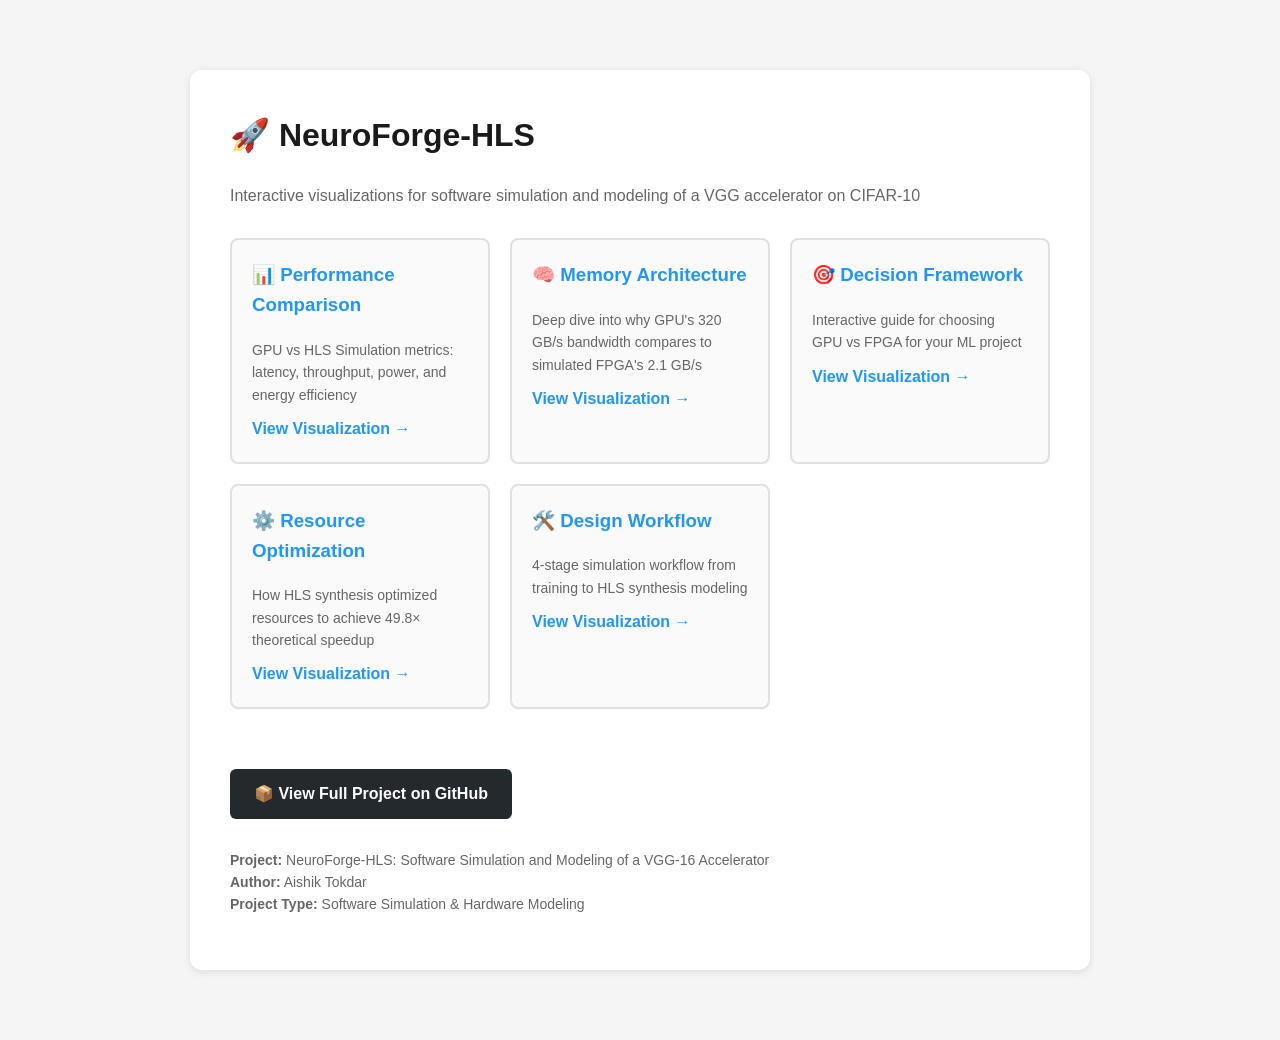
==== index.html @ 49bf2ef9 "Initial" ====
<!DOCTYPE html>
<html lang="en">
<head>
    <meta charset="UTF-8">
    <meta name="viewport" content="width=device-width, initial-scale=1.0">
    <title>NeuroForge-HLS - Visualizations</title>
    <style>
        body {
            font-family: -apple-system, BlinkMacSystemFont, 'Segoe UI', Roboto, sans-serif;
            max-width: 900px;
            margin: 50px auto;
            padding: 20px;
            line-height: 1.6;
            background: #f5f5f5;
        }
        .container {
            background: white;
            padding: 40px;
            border-radius: 12px;
            box-shadow: 0 2px 8px rgba(0,0,0,0.1);
        }
        h1 { color: #1a1a1a; margin-top: 0; }
        .subtitle { color: #666; margin-bottom: 30px; }
        .viz-grid {
            display: grid;
            grid-template-columns: repeat(auto-fit, minmax(250px, 1fr));
            gap: 20px;
            margin: 30px 0;
        }
        .viz-card {
            background: #fafafa;
            padding: 20px;
            border-radius: 8px;
            border: 2px solid #e0e0e0;
            transition: transform 0.2s, border-color 0.2s;
        }
        .viz-card:hover {
            transform: translateY(-2px);
            border-color: #2196F3;
        }
        .viz-card h3 {
            margin-top: 0;
            color: #2196F3;
        }
        .viz-card a {
            color: #2196F3;
            text-decoration: none;
            font-weight: 600;
        }
        .viz-card a:hover {
            text-decoration: underline;
        }
        .viz-description {
            color: #666;
            font-size: 14px;
            margin: 10px 0;
        }
        .github-link {
            display: inline-block;
            margin-top: 30px;
            padding: 12px 24px;
            background: #24292e;
            color: white;
            text-decoration: none;
            border-radius: 6px;
            font-weight: 600;
        }
        .github-link:hover {
            background: #0366d6;
        }
    </style>
</head>
<body>
    <div class="container">
        <h1>🚀 NeuroForge-HLS</h1>
        <p class="subtitle">Interactive visualizations for software simulation and modeling of a VGG accelerator on CIFAR-10</p>
        
        <div class="viz-grid">
            <div class="viz-card">
                <h3>📊 Performance Comparison</h3>
                <p class="viz-description">GPU vs HLS Simulation metrics: latency, throughput, power, and energy efficiency</p>
                <a href="visualizations/viz_performance_comparison.html">View Visualization →</a>
            </div>
            
            <div class="viz-card">
                <h3>🧠 Memory Architecture</h3>
                <p class="viz-description">Deep dive into why GPU's 320 GB/s bandwidth compares to simulated FPGA's 2.1 GB/s</p>
                <a href="visualizations/viz_memory_architecture.html">View Visualization →</a>
            </div>
            
            <div class="viz-card">
                <h3>🎯 Decision Framework</h3>
                <p class="viz-description">Interactive guide for choosing GPU vs FPGA for your ML project</p>
                <a href="visualizations/viz_decision_framework.html">View Visualization →</a>
            </div>
            
            <div class="viz-card">
                <h3>⚙️ Resource Optimization</h3>
                <p class="viz-description">How HLS synthesis optimized resources to achieve 49.8× theoretical speedup</p>
                <a href="visualizations/viz_resource_utilization.html">View Visualization →</a>
            </div>
            
            <div class="viz-card">
                <h3>🛠️ Design Workflow</h3>
                <p class="viz-description">4-stage simulation workflow from training to HLS synthesis modeling</p>
                <a href="visualizations/viz_design_workflow.html">View Visualization →</a>
            </div>
        </div>
        
        <a href="https://github.com/AishikTokdar/NeuroForge-HLS" class="github-link">
            📦 View Full Project on GitHub
        </a>
        
        <p style="margin-top: 30px; color: #666; font-size: 14px;">
            <strong>Project:</strong> NeuroForge-HLS: Software Simulation and Modeling of a VGG-16 Accelerator<br>
            <strong>Author:</strong> Aishik Tokdar<br>
            <strong>Project Type:</strong> Software Simulation & Hardware Modeling
        </p>
    </div>
</body>
</html>
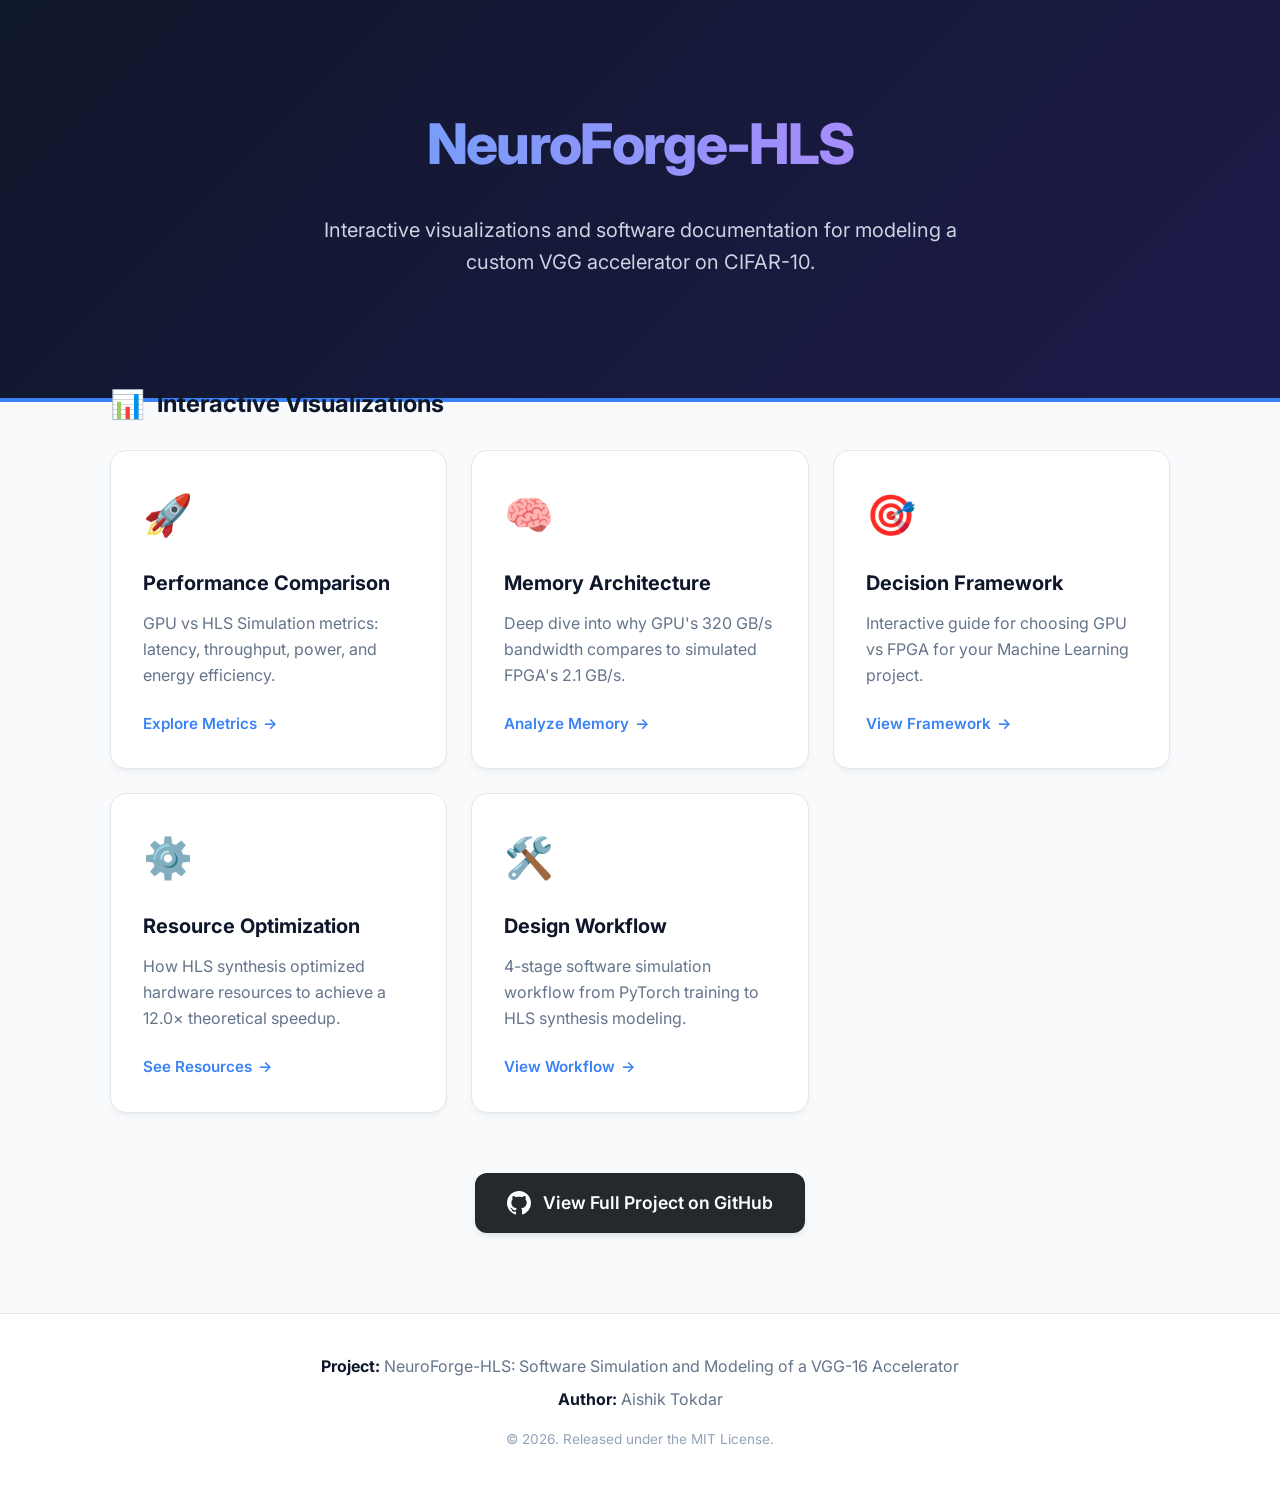
==== commit 5224ee5a: "ui(web): prototype modern responsive landing page with Inter typography and hero layout Overhaul ind" ====
--- a/index.html
+++ b/index.html
@@ -1,122 +1,318 @@
-
 <!DOCTYPE html>
 <html lang="en">
 <head>
     <meta charset="UTF-8">
     <meta name="viewport" content="width=device-width, initial-scale=1.0">
-    <title>NeuroForge-HLS - Visualizations</title>
+    <title>NeuroForge-HLS - Simulation & Modeling</title>
+    <link rel="preconnect" href="https://fonts.googleapis.com">
+    <link rel="preconnect" href="https://fonts.gstatic.com" crossorigin>
+    <link href="https://fonts.googleapis.com/css2?family=Inter:wght@400;500;600;700&display=swap" rel="stylesheet">
     <style>
+        :root {
+            --primary: #3b82f6;
+            --primary-hover: #2563eb;
+            --bg-body: #f8fafc;
+            --bg-card: #ffffff;
+            --text-main: #0f172a;
+            --text-muted: #64748b;
+            --border-color: #e2e8f0;
+            
+            /* Accents */
+            --accent-green: #10b981;
+            --accent-orange: #f59e0b;
+            --accent-purple: #8b5cf6;
+            --accent-rose: #f43f5e;
+            --accent-teal: #14b8a6;
+        }
+
+        * {
+            box-sizing: border-box;
+            margin: 0;
+            padding: 0;
+        }
+
         body {
-            font-family: -apple-system, BlinkMacSystemFont, 'Segoe UI', Roboto, sans-serif;
+            font-family: 'Inter', -apple-system, BlinkMacSystemFont, sans-serif;
+            background-color: var(--bg-body);
+            color: var(--text-main);
+            line-height: 1.6;
+            -webkit-font-smoothing: antialiased;
+        }
+
+        /* Hero Section */
+        .hero {
+            background: linear-gradient(135deg, #0f172a 0%, #1e1b4b 100%);
+            color: white;
+            padding: 100px 20px 120px;
+            text-align: center;
+            border-bottom: 4px solid var(--primary);
+        }
+
+        .hero-content {
             max-width: 900px;
-            margin: 50px auto;
-            padding: 20px;
-            line-height: 1.6;
-            background: #f5f5f5;
-        }
+            margin: 0 auto;
+        }
+
+        .hero h1 {
+            font-size: clamp(2.5rem, 5vw, 3.5rem);
+            font-weight: 800;
+            letter-spacing: -0.03em;
+            margin-bottom: 24px;
+            background: linear-gradient(to right, #60a5fa, #c084fc);
+            -webkit-background-clip: text;
+            -webkit-text-fill-color: transparent;
+        }
+
+        .hero p {
+            font-size: 1.25rem;
+            color: #cbd5e1;
+            font-weight: 400;
+            max-width: 700px;
+            margin: 0 auto;
+        }
+
+        /* Main Content */
         .container {
-            background: white;
-            padding: 40px;
+            max-width: 1100px;
+            margin: -60px auto 80px;
+            padding: 0 20px;
+            position: relative;
+            z-index: 10;
+        }
+
+        .section-header {
+            font-size: 1.5rem;
+            font-weight: 700;
+            margin: 40px 0 24px;
+            color: var(--text-main);
+            display: flex;
+            align-items: center;
+            gap: 12px;
+        }
+
+        .section-header span {
+            font-size: 1.75rem;
+        }
+
+        /* Grid */
+        .grid {
+            display: grid;
+            grid-template-columns: repeat(auto-fit, minmax(320px, 1fr));
+            gap: 24px;
+            margin-bottom: 40px;
+        }
+
+        /* Cards */
+        .card {
+            background: var(--bg-card);
+            border: 1px solid var(--border-color);
+            border-radius: 16px;
+            padding: 32px;
+            box-shadow: 0 4px 6px -1px rgba(0, 0, 0, 0.05), 0 2px 4px -2px rgba(0, 0, 0, 0.025);
+            transition: transform 0.3s ease, box-shadow 0.3s ease, border-color 0.3s ease;
+            display: flex;
+            flex-direction: column;
+            text-decoration: none;
+            color: inherit;
+            position: relative;
+            overflow: hidden;
+        }
+
+        .card:hover {
+            transform: translateY(-6px);
+            box-shadow: 0 20px 25px -5px rgba(0, 0, 0, 0.1), 0 8px 10px -6px rgba(0, 0, 0, 0.05);
+            border-color: var(--primary);
+        }
+
+        /* Visualization Cards */
+        .viz-card .card-icon {
+            font-size: 2.5rem;
+            margin-bottom: 20px;
+            display: inline-block;
+        }
+
+        .viz-card h3 {
+            font-size: 1.25rem;
+            font-weight: 700;
+            margin-bottom: 12px;
+        }
+
+        .viz-card p {
+            color: var(--text-muted);
+            font-size: 1rem;
+            flex-grow: 1;
+            margin-bottom: 24px;
+        }
+
+        .card-link {
+            color: var(--primary);
+            font-weight: 600;
+            font-size: 0.95rem;
+            display: inline-flex;
+            align-items: center;
+            gap: 6px;
+        }
+
+        .card:hover .card-link {
+            color: var(--primary-hover);
+        }
+
+        .card-link::after {
+            content: '→';
+            transition: transform 0.2s;
+        }
+
+        .card:hover .card-link::after {
+            transform: translateX(4px);
+        }
+
+        /* Tool Cards */
+        .tool-card {
+            border-left: 4px solid var(--primary);
+        }
+        .tool-python { border-left-color: var(--accent-green); }
+        .tool-gcc { border-left-color: var(--accent-orange); }
+        .tool-bambu { border-left-color: var(--accent-purple); }
+        .tool-yosys { border-left-color: var(--accent-rose); }
+        .tool-verilator { border-left-color: var(--accent-teal); }
+
+        .tool-header {
+            display: flex;
+            justify-content: space-between;
+            align-items: flex-start;
+            margin-bottom: 16px;
+        }
+
+        .tool-title {
+            font-size: 1.15rem;
+            font-weight: 700;
+        }
+
+        .badge {
+            background: #f1f5f9;
+            color: var(--text-muted);
+            padding: 4px 10px;
+            border-radius: 20px;
+            font-size: 0.75rem;
+            font-weight: 600;
+            letter-spacing: 0.05em;
+            text-transform: uppercase;
+        }
+
+        /* CTA Button */
+        .github-cta {
+            display: flex;
+            justify-content: center;
+            margin: 60px 0;
+        }
+
+        .btn-github {
+            background-color: #24292e;
+            color: white;
+            padding: 16px 32px;
             border-radius: 12px;
-            box-shadow: 0 2px 8px rgba(0,0,0,0.1);
-        }
-        h1 { color: #1a1a1a; margin-top: 0; }
-        .subtitle { color: #666; margin-bottom: 30px; }
-        .viz-grid {
-            display: grid;
-            grid-template-columns: repeat(auto-fit, minmax(250px, 1fr));
-            gap: 20px;
-            margin: 30px 0;
-        }
-        .viz-card {
-            background: #fafafa;
-            padding: 20px;
-            border-radius: 8px;
-            border: 2px solid #e0e0e0;
-            transition: transform 0.2s, border-color 0.2s;
-        }
-        .viz-card:hover {
-            transform: translateY(-2px);
-            border-color: #2196F3;
-        }
-        .viz-card h3 {
-            margin-top: 0;
-            color: #2196F3;
-        }
-        .viz-card a {
-            color: #2196F3;
             text-decoration: none;
             font-weight: 600;
-        }
-        .viz-card a:hover {
-            text-decoration: underline;
-        }
-        .viz-description {
-            color: #666;
-            font-size: 14px;
-            margin: 10px 0;
-        }
-        .github-link {
-            display: inline-block;
-            margin-top: 30px;
-            padding: 12px 24px;
-            background: #24292e;
-            color: white;
-            text-decoration: none;
-            border-radius: 6px;
-            font-weight: 600;
-        }
-        .github-link:hover {
-            background: #0366d6;
+            font-size: 1.1rem;
+            display: inline-flex;
+            align-items: center;
+            gap: 12px;
+            transition: background-color 0.2s, transform 0.2s;
+            box-shadow: 0 4px 6px -1px rgba(0, 0, 0, 0.1);
+        }
+
+        .btn-github:hover {
+            background-color: #000000;
+            transform: translateY(-2px);
+        }
+
+        /* Footer */
+        footer {
+            text-align: center;
+            padding: 40px 20px;
+            color: var(--text-muted);
+            border-top: 1px solid var(--border-color);
+            background: white;
+        }
+
+        footer p {
+            margin-bottom: 8px;
+        }
+
+        footer strong {
+            color: var(--text-main);
         }
     </style>
 </head>
 <body>
-    <div class="container">
-        <h1>🚀 NeuroForge-HLS</h1>
-        <p class="subtitle">Interactive visualizations for software simulation and modeling of a VGG accelerator on CIFAR-10</p>
+
+    <!-- Hero Section -->
+    <header class="hero">
+        <div class="hero-content">
+            <h1>NeuroForge-HLS</h1>
+            <p>Interactive visualizations and software documentation for modeling a custom VGG accelerator on CIFAR-10.</p>
+        </div>
+    </header>
+
+    <!-- Main Content -->
+    <main class="container">
         
-        <div class="viz-grid">
-            <div class="viz-card">
-                <h3>📊 Performance Comparison</h3>
-                <p class="viz-description">GPU vs HLS Simulation metrics: latency, throughput, power, and energy efficiency</p>
-                <a href="visualizations/viz_performance_comparison.html">View Visualization →</a>
-            </div>
-            
-            <div class="viz-card">
-                <h3>🧠 Memory Architecture</h3>
-                <p class="viz-description">Deep dive into why GPU's 320 GB/s bandwidth compares to simulated FPGA's 2.1 GB/s</p>
-                <a href="visualizations/viz_memory_architecture.html">View Visualization →</a>
-            </div>
-            
-            <div class="viz-card">
-                <h3>🎯 Decision Framework</h3>
-                <p class="viz-description">Interactive guide for choosing GPU vs FPGA for your ML project</p>
-                <a href="visualizations/viz_decision_framework.html">View Visualization →</a>
-            </div>
-            
-            <div class="viz-card">
-                <h3>⚙️ Resource Optimization</h3>
-                <p class="viz-description">How HLS synthesis optimized resources to achieve 49.8× theoretical speedup</p>
-                <a href="visualizations/viz_resource_utilization.html">View Visualization →</a>
-            </div>
-            
-            <div class="viz-card">
-                <h3>🛠️ Design Workflow</h3>
-                <p class="viz-description">4-stage simulation workflow from training to HLS synthesis modeling</p>
-                <a href="visualizations/viz_design_workflow.html">View Visualization →</a>
-            </div>
+        <!-- Visualizations Section -->
+        <h2 class="section-header"><span>📊</span> Interactive Visualizations</h2>
+        <div class="grid">
+            <a href="visualizations/viz_performance_comparison.html" class="card viz-card">
+                <div class="card-icon">🚀</div>
+                <h3>Performance Comparison</h3>
+                <p>GPU vs HLS Simulation metrics: latency, throughput, power, and energy efficiency.</p>
+                <span class="card-link">Explore Metrics</span>
+            </a>
+
+            <a href="visualizations/viz_memory_architecture.html" class="card viz-card">
+                <div class="card-icon">🧠</div>
+                <h3>Memory Architecture</h3>
+                <p>Deep dive into why GPU's 320 GB/s bandwidth compares to simulated FPGA's 2.1 GB/s.</p>
+                <span class="card-link">Analyze Memory</span>
+            </a>
+
+            <a href="visualizations/viz_decision_framework.html" class="card viz-card">
+                <div class="card-icon">🎯</div>
+                <h3>Decision Framework</h3>
+                <p>Interactive guide for choosing GPU vs FPGA for your Machine Learning project.</p>
+                <span class="card-link">View Framework</span>
+            </a>
+
+            <a href="visualizations/viz_resource_utilization.html" class="card viz-card">
+                <div class="card-icon">⚙️</div>
+                <h3>Resource Optimization</h3>
+                <p>How HLS synthesis optimized hardware resources to achieve a 12.0× theoretical speedup.</p>
+                <span class="card-link">See Resources</span>
+            </a>
+
+            <a href="visualizations/viz_design_workflow.html" class="card viz-card">
+                <div class="card-icon">🛠️</div>
+                <h3>Design Workflow</h3>
+                <p>4-stage software simulation workflow from PyTorch training to HLS synthesis modeling.</p>
+                <span class="card-link">View Workflow</span>
+            </a>
         </div>
-        
-        <a href="https://github.com/AishikTokdar/NeuroForge-HLS" class="github-link">
-            📦 View Full Project on GitHub
-        </a>
-        
-        <p style="margin-top: 30px; color: #666; font-size: 14px;">
-            <strong>Project:</strong> NeuroForge-HLS: Software Simulation and Modeling of a VGG-16 Accelerator<br>
-            <strong>Author:</strong> Aishik Tokdar<br>
-            <strong>Project Type:</strong> Software Simulation & Hardware Modeling
-        </p>
-    </div>
+
+        <div class="github-cta">
+            <a href="https://github.com/AishikTokdar/NeuroForge-HLS" class="btn-github">
+                <svg height="24" width="24" viewBox="0 0 16 16" fill="currentColor">
+                    <path d="M8 0C3.58 0 0 3.58 0 8c0 3.54 2.29 6.53 5.47 7.59.4.07.55-.17.55-.38 0-.19-.01-.82-.01-1.49-2.01.37-2.53-.49-2.69-.94-.09-.23-.48-.94-.82-1.13-.28-.15-.68-.52-.01-.53.63-.01 1.08.58 1.23.82.72 1.21 1.87.87 2.33.66.07-.52.28-.87.51-1.07-1.78-.2-3.64-.89-3.64-3.95 0-.87.31-1.59.82-2.15-.08-.2-.36-1.02.08-2.12 0 0 .67-.21 2.2.82.64-.18 1.32-.27 2-.27.68 0 1.36.09 2 .27 1.53-1.04 2.2-.82 2.2-.82.44 1.1.16 1.92.08 2.12.51.56.82 1.27.82 2.15 0 3.07-1.87 3.75-3.65 3.95.29.25.54.73.54 1.48 0 1.07-.01 1.93-.01 2.2 0 .21.15.46.55.38A8.013 8.013 0 0016 8c0-4.42-3.58-8-8-8z"></path>
+                </svg>
+                View Full Project on GitHub
+            </a>
+        </div>
+
+    </main>
+
+    <!-- Footer -->
+    <footer>
+        <p><strong>Project:</strong> NeuroForge-HLS: Software Simulation and Modeling of a VGG-16 Accelerator</p>
+        <p><strong>Author:</strong> Aishik Tokdar</p>
+        <p style="margin-top: 16px; font-size: 0.85rem; color: #94a3b8;">&copy; 2026. Released under the MIT License.</p>
+    </footer>
+
 </body>
 </html>
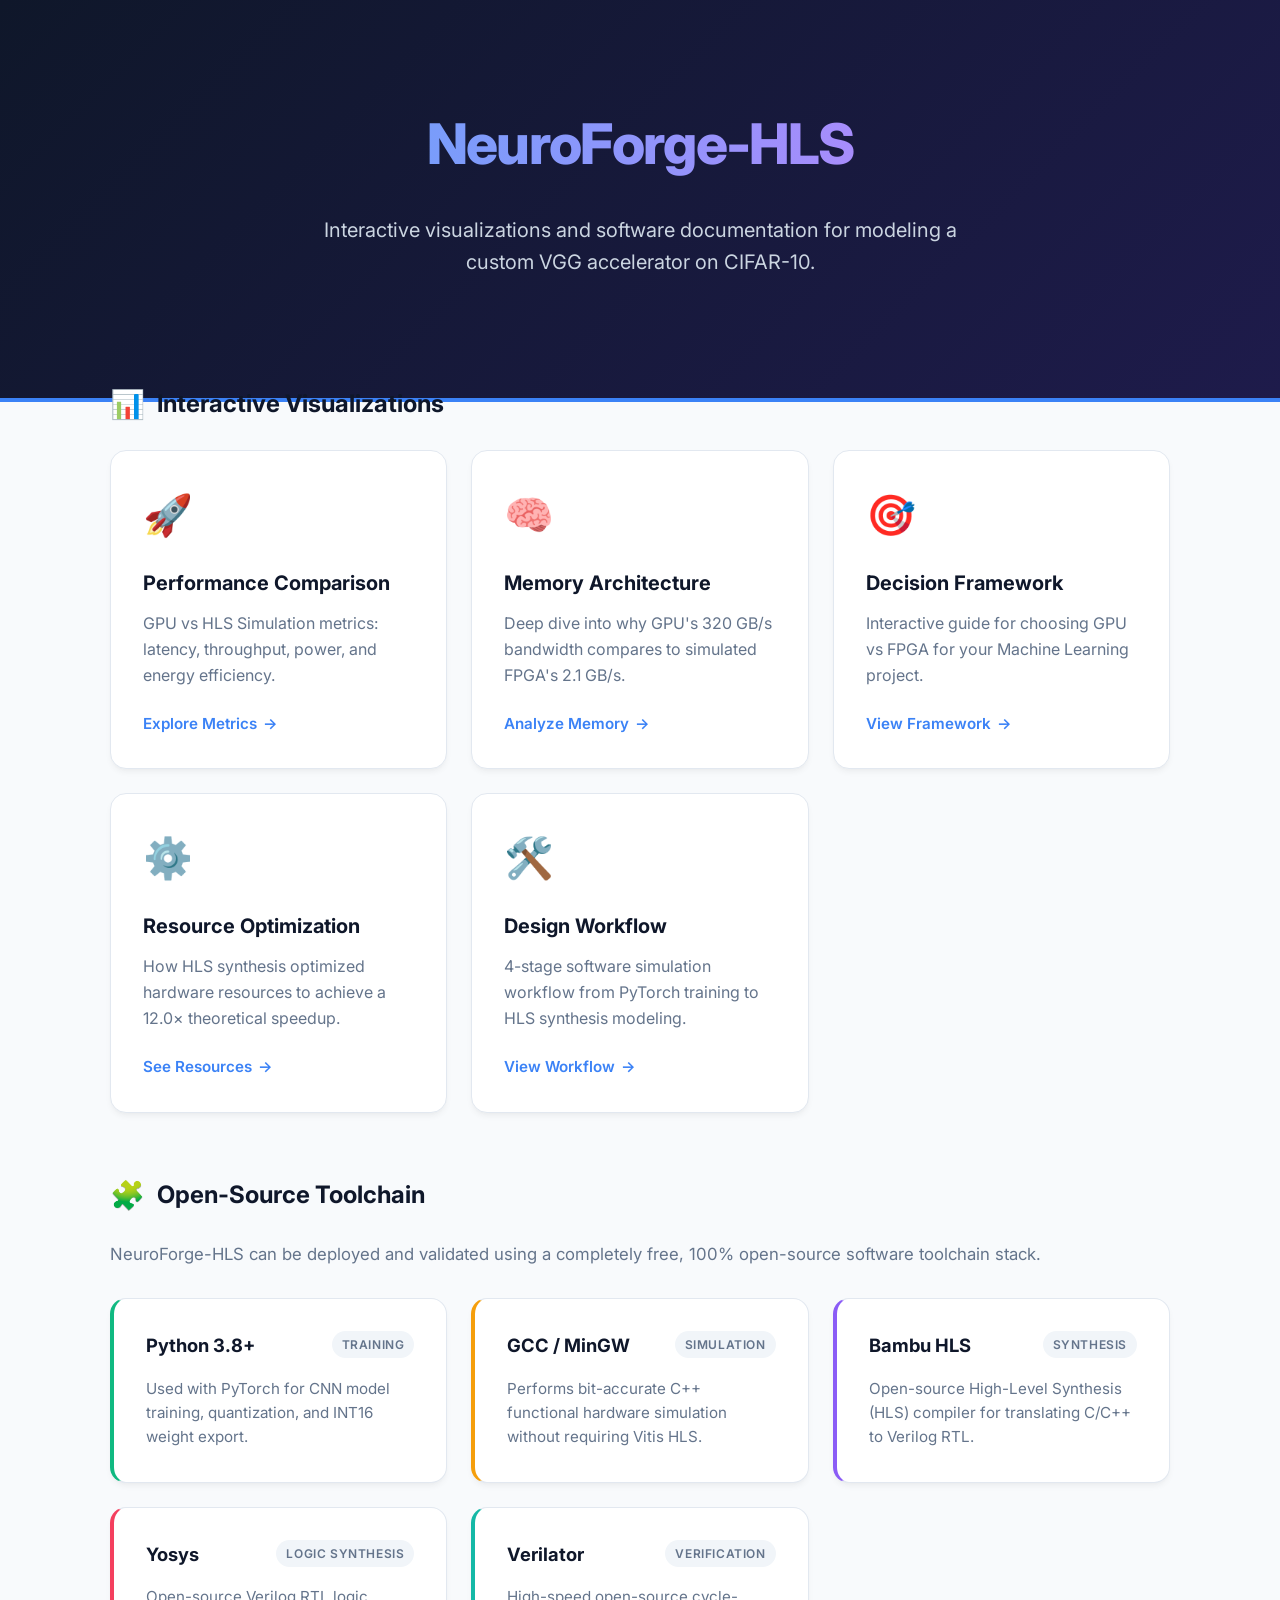
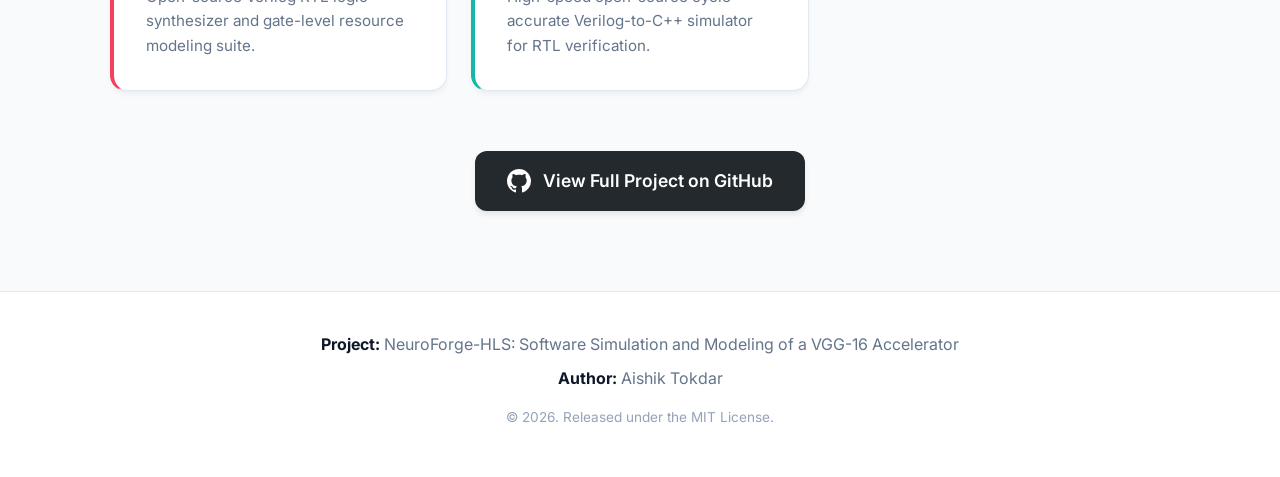
==== commit 3a1038f0: "ui(web): expand index dashboard with open-source software toolchain cards Integrate Open-Source Tool" ====
--- a/index.html
+++ b/index.html
@@ -296,6 +296,54 @@
             </a>
         </div>
 
+        <!-- Open Source Tools Section -->
+        <h2 class="section-header" style="margin-top: 60px;"><span>🧩</span> Open-Source Toolchain</h2>
+        <p style="color: var(--text-muted); margin-bottom: 30px; font-size: 1.05rem;">
+            NeuroForge-HLS can be deployed and validated using a completely free, 100% open-source software toolchain stack.
+        </p>
+
+        <div class="grid">
+            <div class="card tool-card tool-python">
+                <div class="tool-header">
+                    <h3 class="tool-title">Python 3.8+</h3>
+                    <span class="badge">Training</span>
+                </div>
+                <p style="color: var(--text-muted); font-size: 0.95rem;">Used with PyTorch for CNN model training, quantization, and INT16 weight export.</p>
+            </div>
+
+            <div class="card tool-card tool-gcc">
+                <div class="tool-header">
+                    <h3 class="tool-title">GCC / MinGW</h3>
+                    <span class="badge">Simulation</span>
+                </div>
+                <p style="color: var(--text-muted); font-size: 0.95rem;">Performs bit-accurate C++ functional hardware simulation without requiring Vitis HLS.</p>
+            </div>
+
+            <div class="card tool-card tool-bambu">
+                <div class="tool-header">
+                    <h3 class="tool-title">Bambu HLS</h3>
+                    <span class="badge">Synthesis</span>
+                </div>
+                <p style="color: var(--text-muted); font-size: 0.95rem;">Open-source High-Level Synthesis (HLS) compiler for translating C/C++ to Verilog RTL.</p>
+            </div>
+
+            <div class="card tool-card tool-yosys">
+                <div class="tool-header">
+                    <h3 class="tool-title">Yosys</h3>
+                    <span class="badge">Logic Synthesis</span>
+                </div>
+                <p style="color: var(--text-muted); font-size: 0.95rem;">Open-source Verilog RTL logic synthesizer and gate-level resource modeling suite.</p>
+            </div>
+
+            <div class="card tool-card tool-verilator">
+                <div class="tool-header">
+                    <h3 class="tool-title">Verilator</h3>
+                    <span class="badge">Verification</span>
+                </div>
+                <p style="color: var(--text-muted); font-size: 0.95rem;">High-speed open-source cycle-accurate Verilog-to-C++ simulator for RTL verification.</p>
+            </div>
+        </div>
+
         <div class="github-cta">
             <a href="https://github.com/AishikTokdar/NeuroForge-HLS" class="btn-github">
                 <svg height="24" width="24" viewBox="0 0 16 16" fill="currentColor">
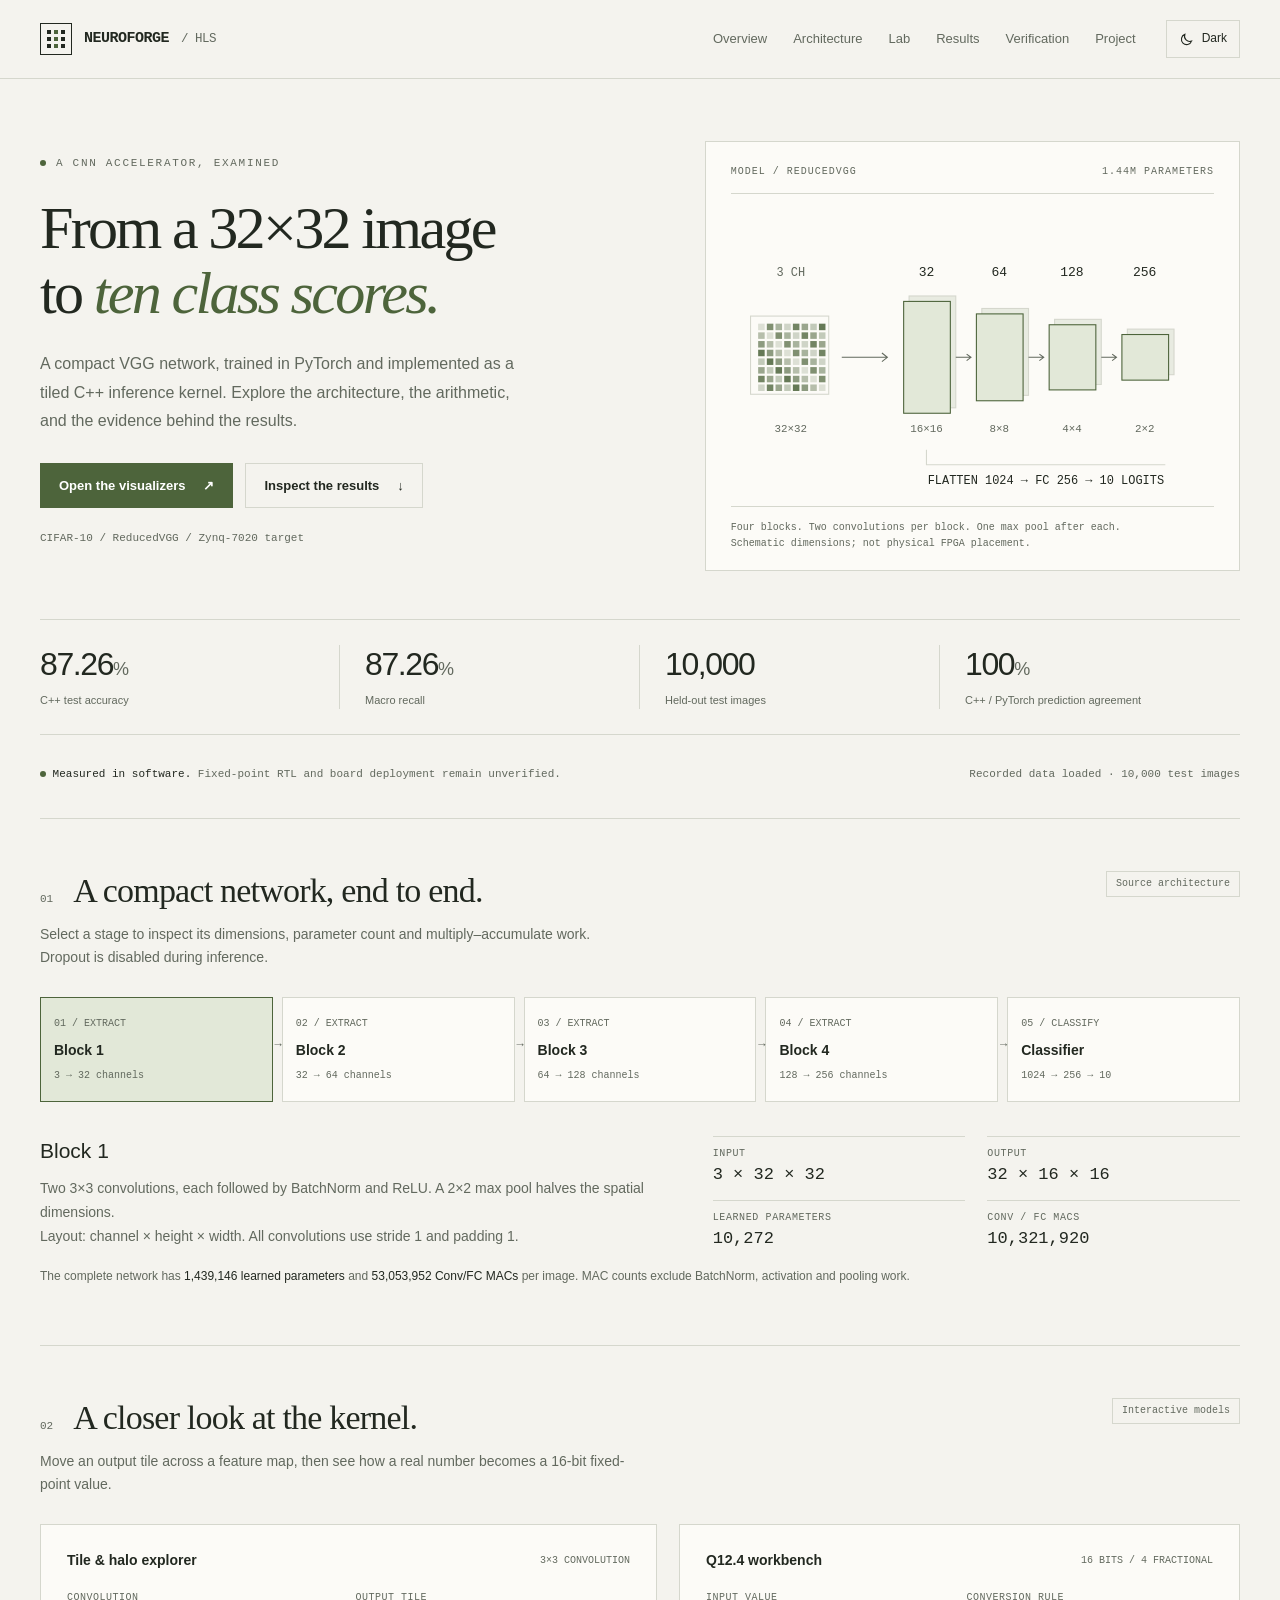
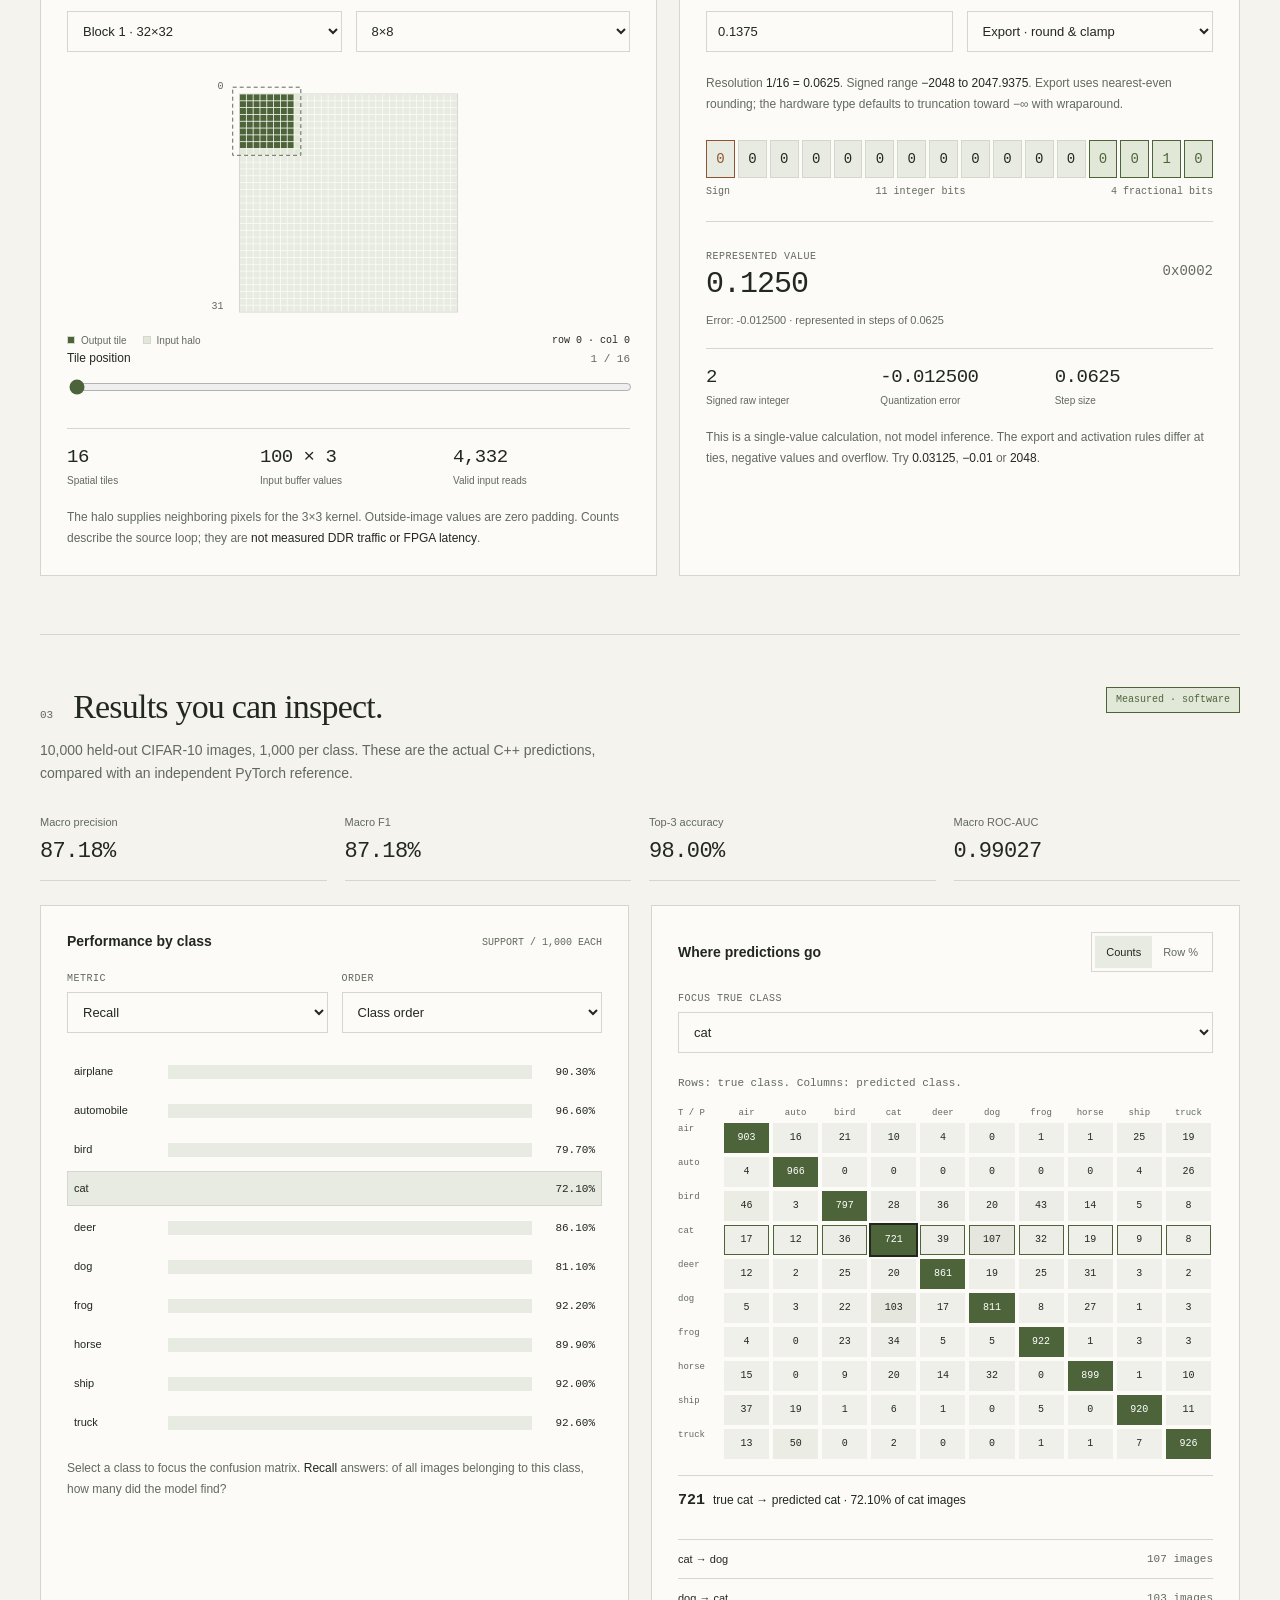
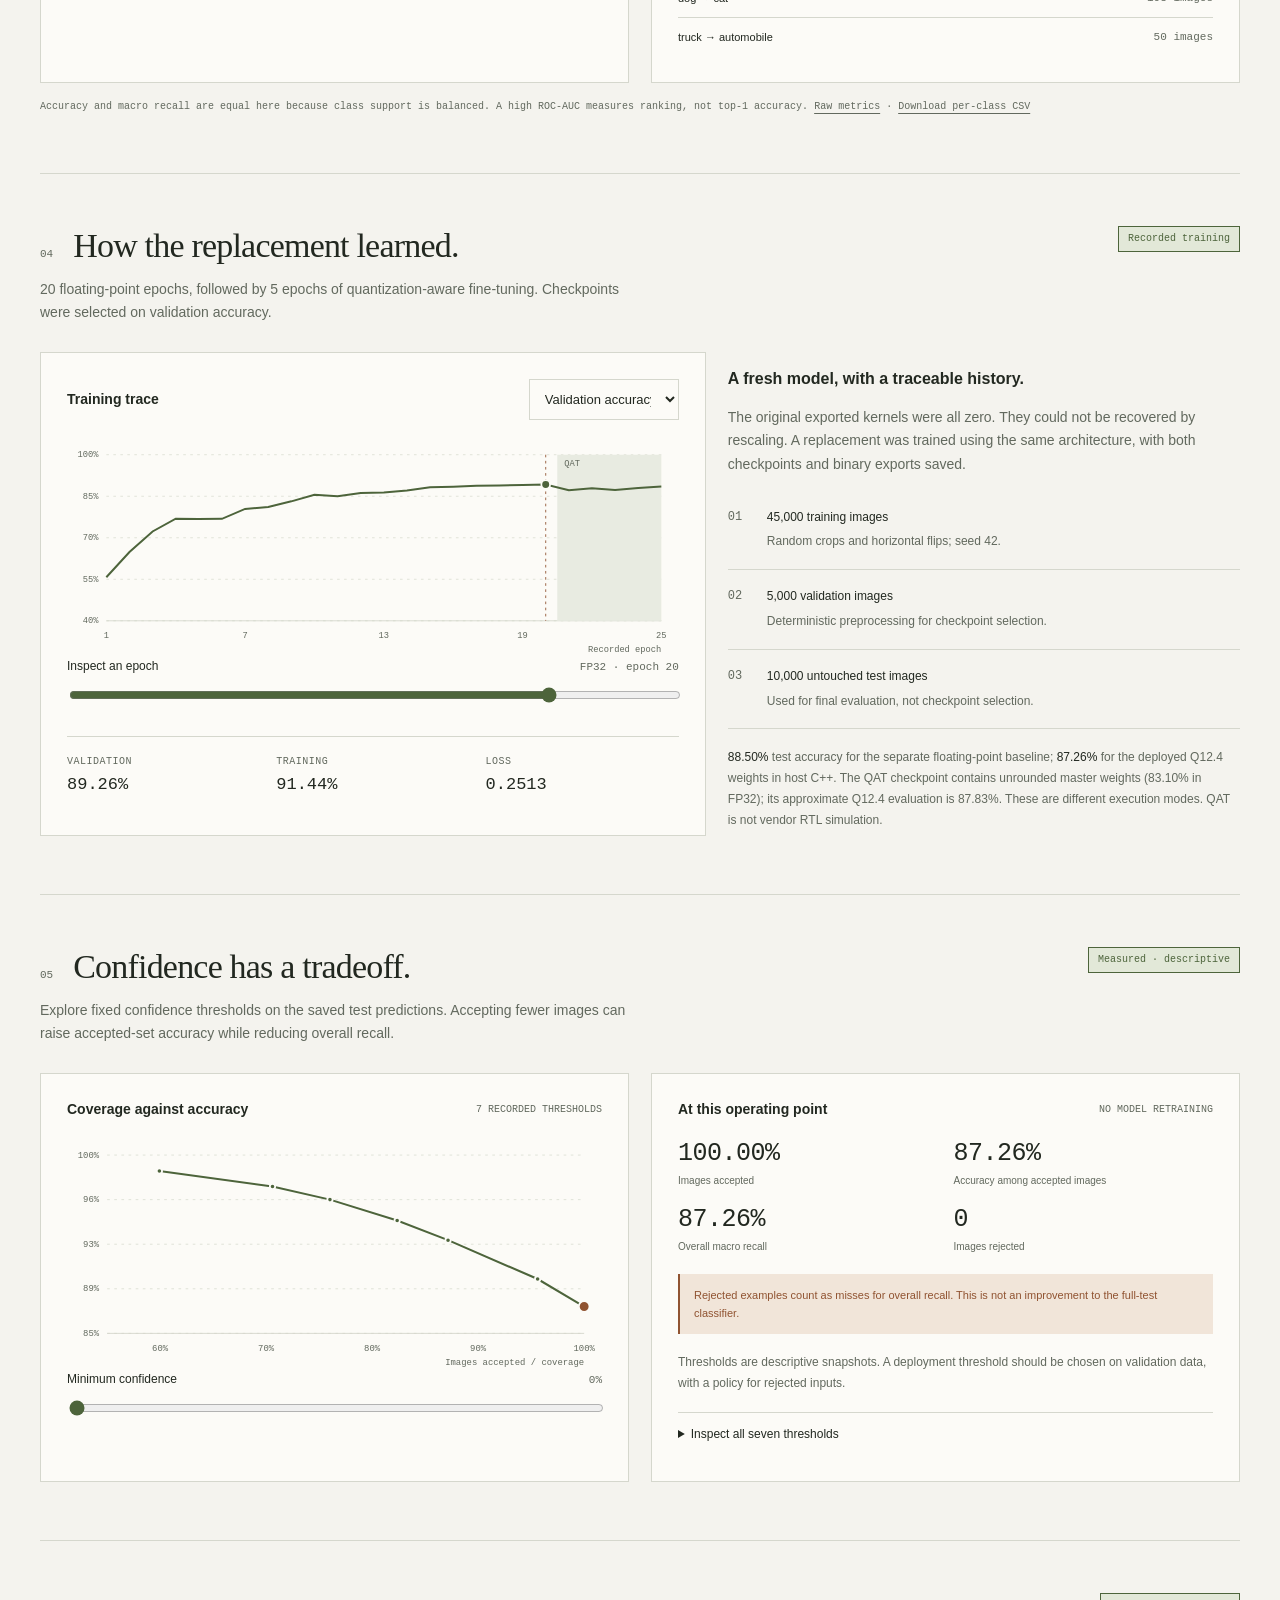
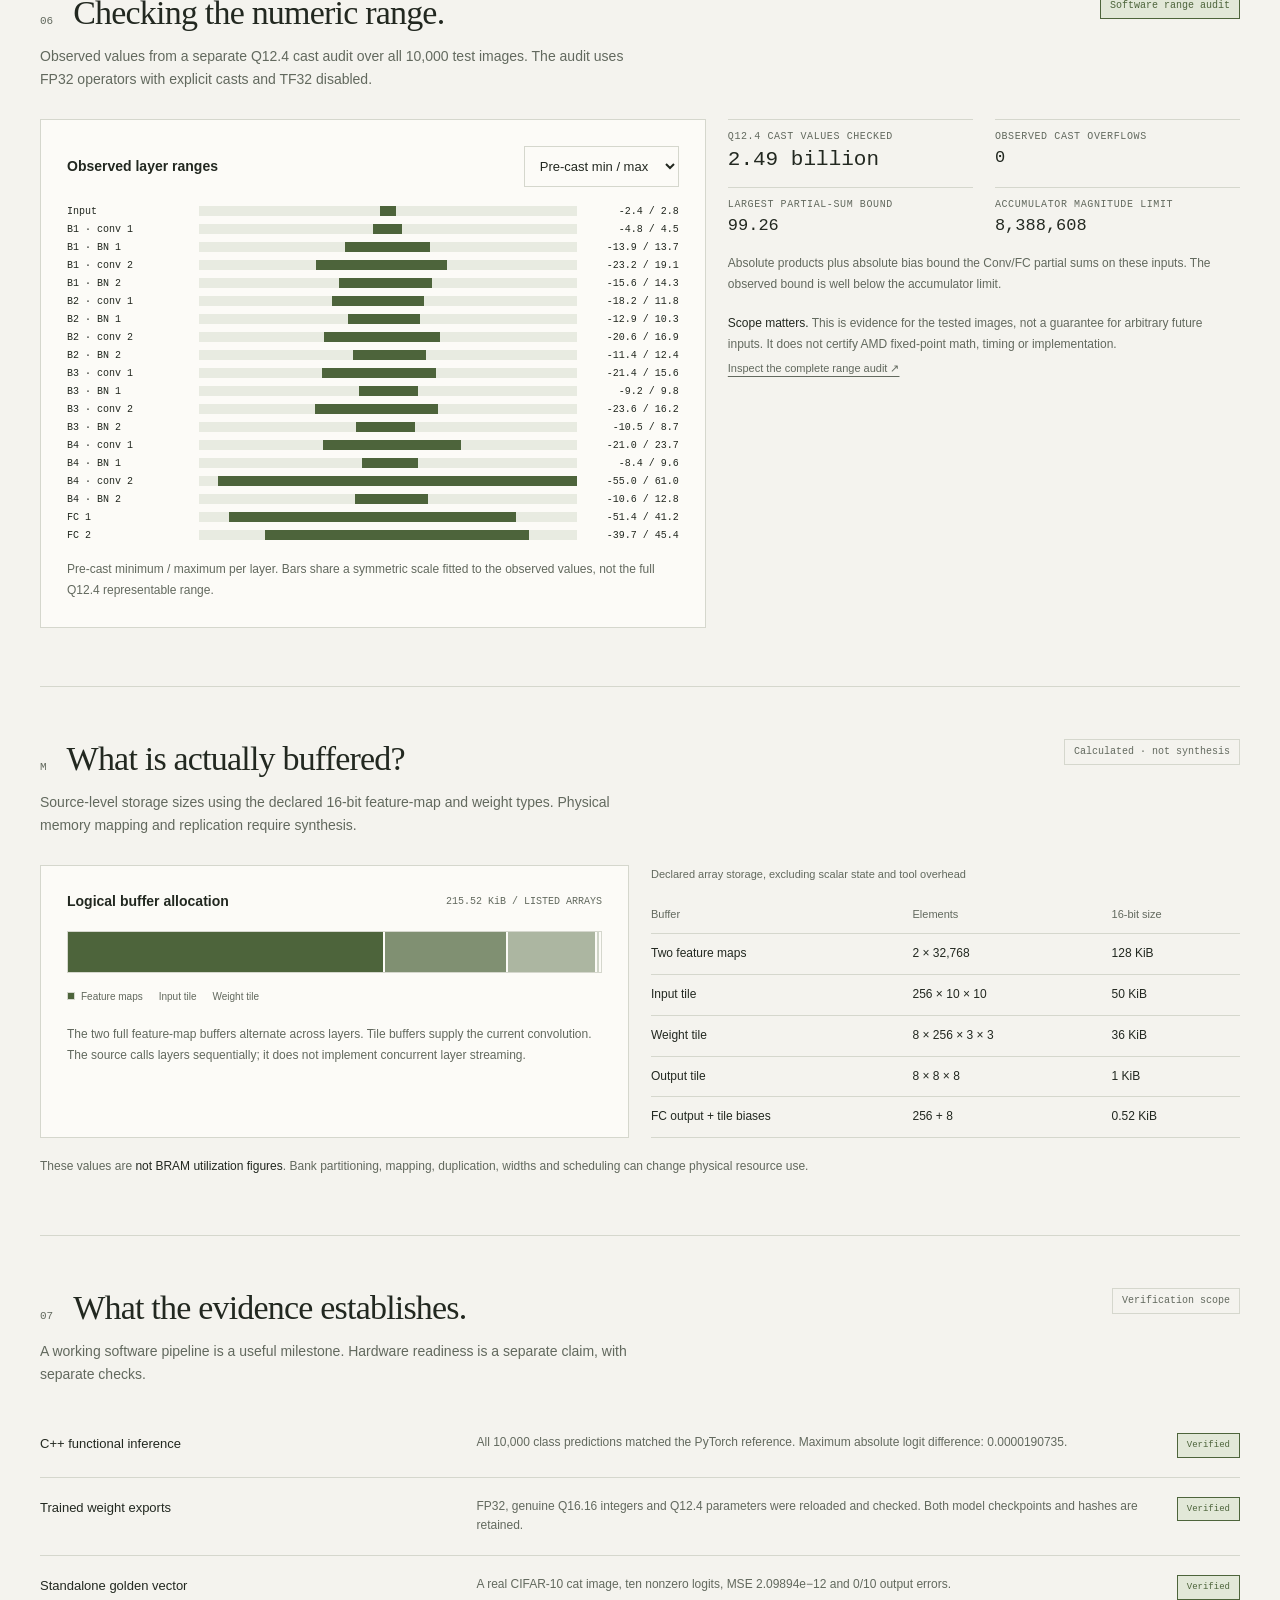
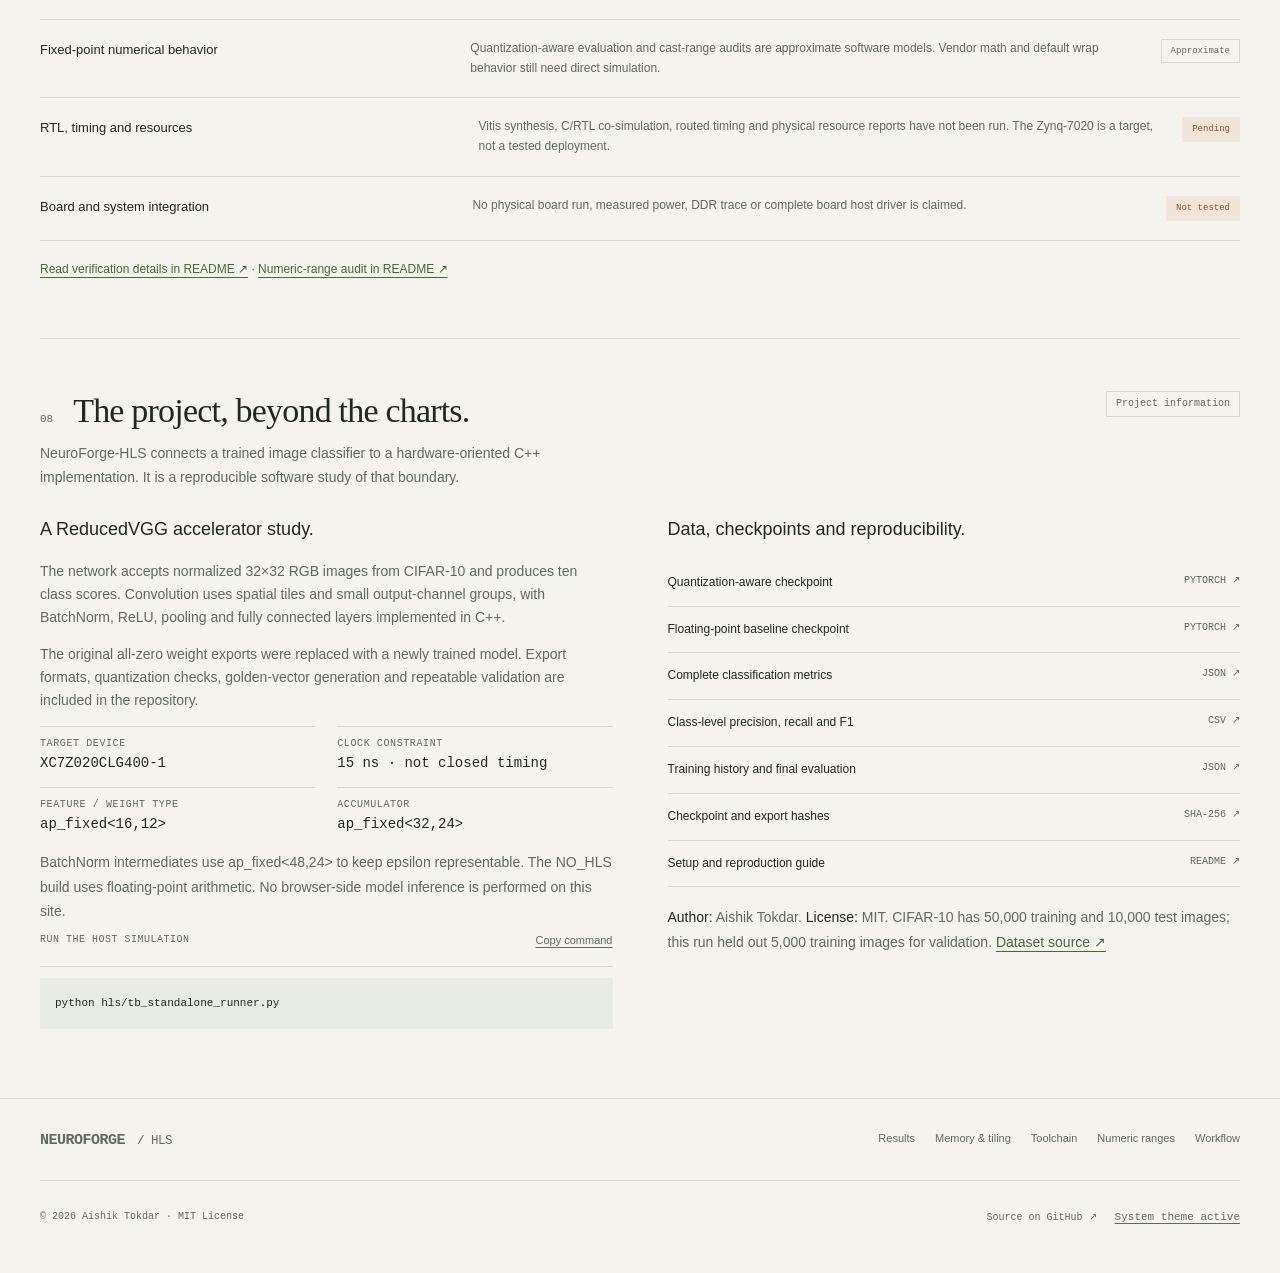
==== commit 1b3042d8: "ui(web): rebuild responsive dashboard with local assets and native SVG visualizers" ====
--- a/index.html
+++ b/index.html
@@ -1,366 +1,118 @@
-<!DOCTYPE html>
-<html lang="en">
-<head>
-    <meta charset="UTF-8">
-    <meta name="viewport" content="width=device-width, initial-scale=1.0">
-    <title>NeuroForge-HLS - Simulation & Modeling</title>
-    <link rel="preconnect" href="https://fonts.googleapis.com">
-    <link rel="preconnect" href="https://fonts.gstatic.com" crossorigin>
-    <link href="https://fonts.googleapis.com/css2?family=Inter:wght@400;500;600;700&display=swap" rel="stylesheet">
-    <style>
-        :root {
-            --primary: #3b82f6;
-            --primary-hover: #2563eb;
-            --bg-body: #f8fafc;
-            --bg-card: #ffffff;
-            --text-main: #0f172a;
-            --text-muted: #64748b;
-            --border-color: #e2e8f0;
-            
-            /* Accents */
-            --accent-green: #10b981;
-            --accent-orange: #f59e0b;
-            --accent-purple: #8b5cf6;
-            --accent-rose: #f43f5e;
-            --accent-teal: #14b8a6;
-        }
-
-        * {
-            box-sizing: border-box;
-            margin: 0;
-            padding: 0;
-        }
-
-        body {
-            font-family: 'Inter', -apple-system, BlinkMacSystemFont, sans-serif;
-            background-color: var(--bg-body);
-            color: var(--text-main);
-            line-height: 1.6;
-            -webkit-font-smoothing: antialiased;
-        }
-
-        /* Hero Section */
-        .hero {
-            background: linear-gradient(135deg, #0f172a 0%, #1e1b4b 100%);
-            color: white;
-            padding: 100px 20px 120px;
-            text-align: center;
-            border-bottom: 4px solid var(--primary);
-        }
-
-        .hero-content {
-            max-width: 900px;
-            margin: 0 auto;
-        }
-
-        .hero h1 {
-            font-size: clamp(2.5rem, 5vw, 3.5rem);
-            font-weight: 800;
-            letter-spacing: -0.03em;
-            margin-bottom: 24px;
-            background: linear-gradient(to right, #60a5fa, #c084fc);
-            -webkit-background-clip: text;
-            -webkit-text-fill-color: transparent;
-        }
-
-        .hero p {
-            font-size: 1.25rem;
-            color: #cbd5e1;
-            font-weight: 400;
-            max-width: 700px;
-            margin: 0 auto;
-        }
-
-        /* Main Content */
-        .container {
-            max-width: 1100px;
-            margin: -60px auto 80px;
-            padding: 0 20px;
-            position: relative;
-            z-index: 10;
-        }
-
-        .section-header {
-            font-size: 1.5rem;
-            font-weight: 700;
-            margin: 40px 0 24px;
-            color: var(--text-main);
-            display: flex;
-            align-items: center;
-            gap: 12px;
-        }
-
-        .section-header span {
-            font-size: 1.75rem;
-        }
-
-        /* Grid */
-        .grid {
-            display: grid;
-            grid-template-columns: repeat(auto-fit, minmax(320px, 1fr));
-            gap: 24px;
-            margin-bottom: 40px;
-        }
-
-        /* Cards */
-        .card {
-            background: var(--bg-card);
-            border: 1px solid var(--border-color);
-            border-radius: 16px;
-            padding: 32px;
-            box-shadow: 0 4px 6px -1px rgba(0, 0, 0, 0.05), 0 2px 4px -2px rgba(0, 0, 0, 0.025);
-            transition: transform 0.3s ease, box-shadow 0.3s ease, border-color 0.3s ease;
-            display: flex;
-            flex-direction: column;
-            text-decoration: none;
-            color: inherit;
-            position: relative;
-            overflow: hidden;
-        }
-
-        .card:hover {
-            transform: translateY(-6px);
-            box-shadow: 0 20px 25px -5px rgba(0, 0, 0, 0.1), 0 8px 10px -6px rgba(0, 0, 0, 0.05);
-            border-color: var(--primary);
-        }
-
-        /* Visualization Cards */
-        .viz-card .card-icon {
-            font-size: 2.5rem;
-            margin-bottom: 20px;
-            display: inline-block;
-        }
-
-        .viz-card h3 {
-            font-size: 1.25rem;
-            font-weight: 700;
-            margin-bottom: 12px;
-        }
-
-        .viz-card p {
-            color: var(--text-muted);
-            font-size: 1rem;
-            flex-grow: 1;
-            margin-bottom: 24px;
-        }
-
-        .card-link {
-            color: var(--primary);
-            font-weight: 600;
-            font-size: 0.95rem;
-            display: inline-flex;
-            align-items: center;
-            gap: 6px;
-        }
-
-        .card:hover .card-link {
-            color: var(--primary-hover);
-        }
-
-        .card-link::after {
-            content: '→';
-            transition: transform 0.2s;
-        }
-
-        .card:hover .card-link::after {
-            transform: translateX(4px);
-        }
-
-        /* Tool Cards */
-        .tool-card {
-            border-left: 4px solid var(--primary);
-        }
-        .tool-python { border-left-color: var(--accent-green); }
-        .tool-gcc { border-left-color: var(--accent-orange); }
-        .tool-bambu { border-left-color: var(--accent-purple); }
-        .tool-yosys { border-left-color: var(--accent-rose); }
-        .tool-verilator { border-left-color: var(--accent-teal); }
-
-        .tool-header {
-            display: flex;
-            justify-content: space-between;
-            align-items: flex-start;
-            margin-bottom: 16px;
-        }
-
-        .tool-title {
-            font-size: 1.15rem;
-            font-weight: 700;
-        }
-
-        .badge {
-            background: #f1f5f9;
-            color: var(--text-muted);
-            padding: 4px 10px;
-            border-radius: 20px;
-            font-size: 0.75rem;
-            font-weight: 600;
-            letter-spacing: 0.05em;
-            text-transform: uppercase;
-        }
-
-        /* CTA Button */
-        .github-cta {
-            display: flex;
-            justify-content: center;
-            margin: 60px 0;
-        }
-
-        .btn-github {
-            background-color: #24292e;
-            color: white;
-            padding: 16px 32px;
-            border-radius: 12px;
-            text-decoration: none;
-            font-weight: 600;
-            font-size: 1.1rem;
-            display: inline-flex;
-            align-items: center;
-            gap: 12px;
-            transition: background-color 0.2s, transform 0.2s;
-            box-shadow: 0 4px 6px -1px rgba(0, 0, 0, 0.1);
-        }
-
-        .btn-github:hover {
-            background-color: #000000;
-            transform: translateY(-2px);
-        }
-
-        /* Footer */
-        footer {
-            text-align: center;
-            padding: 40px 20px;
-            color: var(--text-muted);
-            border-top: 1px solid var(--border-color);
-            background: white;
-        }
-
-        footer p {
-            margin-bottom: 8px;
-        }
-
-        footer strong {
-            color: var(--text-main);
-        }
-    </style>
-</head>
-<body>
-
-    <!-- Hero Section -->
-    <header class="hero">
-        <div class="hero-content">
-            <h1>NeuroForge-HLS</h1>
-            <p>Interactive visualizations and software documentation for modeling a custom VGG accelerator on CIFAR-10.</p>
-        </div>
-    </header>
-
-    <!-- Main Content -->
-    <main class="container">
-        
-        <!-- Visualizations Section -->
-        <h2 class="section-header"><span>📊</span> Interactive Visualizations</h2>
-        <div class="grid">
-            <a href="visualizations/viz_performance_comparison.html" class="card viz-card">
-                <div class="card-icon">🚀</div>
-                <h3>Performance Comparison</h3>
-                <p>GPU vs HLS Simulation metrics: latency, throughput, power, and energy efficiency.</p>
-                <span class="card-link">Explore Metrics</span>
-            </a>
-
-            <a href="visualizations/viz_memory_architecture.html" class="card viz-card">
-                <div class="card-icon">🧠</div>
-                <h3>Memory Architecture</h3>
-                <p>Deep dive into why GPU's 320 GB/s bandwidth compares to simulated FPGA's 2.1 GB/s.</p>
-                <span class="card-link">Analyze Memory</span>
-            </a>
-
-            <a href="visualizations/viz_decision_framework.html" class="card viz-card">
-                <div class="card-icon">🎯</div>
-                <h3>Decision Framework</h3>
-                <p>Interactive guide for choosing GPU vs FPGA for your Machine Learning project.</p>
-                <span class="card-link">View Framework</span>
-            </a>
-
-            <a href="visualizations/viz_resource_utilization.html" class="card viz-card">
-                <div class="card-icon">⚙️</div>
-                <h3>Resource Optimization</h3>
-                <p>How HLS synthesis optimized hardware resources to achieve a 12.0× theoretical speedup.</p>
-                <span class="card-link">See Resources</span>
-            </a>
-
-            <a href="visualizations/viz_design_workflow.html" class="card viz-card">
-                <div class="card-icon">🛠️</div>
-                <h3>Design Workflow</h3>
-                <p>4-stage software simulation workflow from PyTorch training to HLS synthesis modeling.</p>
-                <span class="card-link">View Workflow</span>
-            </a>
-        </div>
-
-        <!-- Open Source Tools Section -->
-        <h2 class="section-header" style="margin-top: 60px;"><span>🧩</span> Open-Source Toolchain</h2>
-        <p style="color: var(--text-muted); margin-bottom: 30px; font-size: 1.05rem;">
-            NeuroForge-HLS can be deployed and validated using a completely free, 100% open-source software toolchain stack.
-        </p>
-
-        <div class="grid">
-            <div class="card tool-card tool-python">
-                <div class="tool-header">
-                    <h3 class="tool-title">Python 3.8+</h3>
-                    <span class="badge">Training</span>
-                </div>
-                <p style="color: var(--text-muted); font-size: 0.95rem;">Used with PyTorch for CNN model training, quantization, and INT16 weight export.</p>
-            </div>
-
-            <div class="card tool-card tool-gcc">
-                <div class="tool-header">
-                    <h3 class="tool-title">GCC / MinGW</h3>
-                    <span class="badge">Simulation</span>
-                </div>
-                <p style="color: var(--text-muted); font-size: 0.95rem;">Performs bit-accurate C++ functional hardware simulation without requiring Vitis HLS.</p>
-            </div>
-
-            <div class="card tool-card tool-bambu">
-                <div class="tool-header">
-                    <h3 class="tool-title">Bambu HLS</h3>
-                    <span class="badge">Synthesis</span>
-                </div>
-                <p style="color: var(--text-muted); font-size: 0.95rem;">Open-source High-Level Synthesis (HLS) compiler for translating C/C++ to Verilog RTL.</p>
-            </div>
-
-            <div class="card tool-card tool-yosys">
-                <div class="tool-header">
-                    <h3 class="tool-title">Yosys</h3>
-                    <span class="badge">Logic Synthesis</span>
-                </div>
-                <p style="color: var(--text-muted); font-size: 0.95rem;">Open-source Verilog RTL logic synthesizer and gate-level resource modeling suite.</p>
-            </div>
-
-            <div class="card tool-card tool-verilator">
-                <div class="tool-header">
-                    <h3 class="tool-title">Verilator</h3>
-                    <span class="badge">Verification</span>
-                </div>
-                <p style="color: var(--text-muted); font-size: 0.95rem;">High-speed open-source cycle-accurate Verilog-to-C++ simulator for RTL verification.</p>
-            </div>
-        </div>
-
-        <div class="github-cta">
-            <a href="https://github.com/AishikTokdar/NeuroForge-HLS" class="btn-github">
-                <svg height="24" width="24" viewBox="0 0 16 16" fill="currentColor">
-                    <path d="M8 0C3.58 0 0 3.58 0 8c0 3.54 2.29 6.53 5.47 7.59.4.07.55-.17.55-.38 0-.19-.01-.82-.01-1.49-2.01.37-2.53-.49-2.69-.94-.09-.23-.48-.94-.82-1.13-.28-.15-.68-.52-.01-.53.63-.01 1.08.58 1.23.82.72 1.21 1.87.87 2.33.66.07-.52.28-.87.51-1.07-1.78-.2-3.64-.89-3.64-3.95 0-.87.31-1.59.82-2.15-.08-.2-.36-1.02.08-2.12 0 0 .67-.21 2.2.82.64-.18 1.32-.27 2-.27.68 0 1.36.09 2 .27 1.53-1.04 2.2-.82 2.2-.82.44 1.1.16 1.92.08 2.12.51.56.82 1.27.82 2.15 0 3.07-1.87 3.75-3.65 3.95.29.25.54.73.54 1.48 0 1.07-.01 1.93-.01 2.2 0 .21.15.46.55.38A8.013 8.013 0 0016 8c0-4.42-3.58-8-8-8z"></path>
-                </svg>
-                View Full Project on GitHub
-            </a>
-        </div>
-
-    </main>
-
-    <!-- Footer -->
-    <footer>
-        <p><strong>Project:</strong> NeuroForge-HLS: Software Simulation and Modeling of a VGG-16 Accelerator</p>
-        <p><strong>Author:</strong> Aishik Tokdar</p>
-        <p style="margin-top: 16px; font-size: 0.85rem; color: #94a3b8;">&copy; 2026. Released under the MIT License.</p>
-    </footer>
-
-</body>
-</html>
+<!doctype html>
+<html lang="en" data-theme="light"><head>
+<meta charset="utf-8"><meta name="viewport" content="width=device-width, initial-scale=1">
+<meta name="description" content="Explore the ReducedVGG architecture, Q12.4 arithmetic, measured CIFAR-10 results and verification behind NeuroForge-HLS.">
+<meta name="color-scheme" content="light dark">
+<title>A closer look at a CNN accelerator · NeuroForge-HLS</title>
+<script src="./assets/theme.js"></script>
+<link rel="stylesheet" href="./assets/site.css">
+<link rel="preload" as="fetch" href="./docs/classification_metrics.json" crossorigin data-dataset="metrics"><link rel="preload" as="fetch" href="./docs/training_metrics.json" crossorigin data-dataset="training"><link rel="preload" as="fetch" href="./docs/numeric_range_audit.json" crossorigin data-dataset="ranges"><link rel="preload" as="fetch" href="./docs/weight_validation.json" crossorigin data-dataset="verification">
+<script src="./assets/site.js" defer></script>
+</head><body data-root="./">
+<a class="skip" href="#main">Skip to content</a>
+<header class="topbar"><div class="wrap top-inner">
+<a class="brand" href="./index.html" aria-label="NeuroForge-HLS home"><span class="mark" aria-hidden="true"><i></i><i></i><i></i><i></i><i></i><i></i><i></i><i></i><i></i></span>NEUROFORGE <small>/ HLS</small></a>
+<nav class="nav" id="main-nav" aria-label="Main navigation">
+<a href="./index.html#overview">Overview</a><a href="./index.html#architecture">Architecture</a><a href="./index.html#tiling">Lab</a><a href="./index.html#results">Results</a><a href="./index.html#verification">Verification</a><a href="./index.html#project">Project</a>
+</nav>
+<button class="theme-button" id="theme-toggle" type="button" aria-label="Switch to dark mode"><svg viewBox="0 0 20 20" aria-hidden="true"><path d="M16.8 12.2A7 7 0 0 1 7.8 3.2 7 7 0 1 0 16.8 12.2Z"/></svg><span id="theme-label">Dark</span></button> <!-- design-qa: allow BUTTON_NO_ACTION; listeners are registered in assets/site.js -->
+<button class="menu-button" id="menu-toggle" type="button" aria-expanded="false" aria-controls="main-nav">Menu</button> <!-- design-qa: allow BUTTON_NO_ACTION; listeners are registered in assets/site.js -->
+</div></header>
+<main class="wrap" id="main">
+<div id="data-notice" class="data-notice" role="status" hidden><p id="data-message">Recorded results could not be loaded.</p><button class="button" id="retry-data" type="button">Reload results</button></div> <!-- design-qa: allow BUTTON_NO_ACTION; listeners are registered in assets/site.js -->
+<noscript><p class="data-notice">JavaScript is needed for the interactive visualizers. The measured summary and project documentation remain available below.</p></noscript>
+<section class="hero" id="overview"><div>
+<div class="eyebrow"><span class="dot"></span>A CNN accelerator, examined</div>
+<h1>From a 32×32 image<br>to <em>ten class scores.</em></h1>
+<p class="hero-copy">A compact VGG network, trained in PyTorch and implemented as a tiled C++ inference kernel. Explore the architecture, the arithmetic, and the evidence behind the results.</p>
+<div class="actions"><a class="button primary" href="#tiling">Open the visualizers <span aria-hidden="true">↗</span></a><a class="button" href="#results">Inspect the results <span aria-hidden="true">↓</span></a></div>
+<p class="hero-note">CIFAR-10 / ReducedVGG / Zynq-7020 target</p></div>
+<figure class="hero-figure" aria-labelledby="model-caption"><div class="figure-top"><span>MODEL / REDUCEDVGG</span><span>1.44M PARAMETERS</span></div>
+<svg viewBox="0 0 445 255" role="img" aria-label="A 3-channel image passes through four convolution blocks, then a 1024 to 256 to 10 classifier" style="font-family:var(--mono)">
+<text x="55" y="57" text-anchor="middle" font-size="11" fill="var(--muted)">3 CH</text><rect x="18" y="94" width="72" height="72" fill="none" stroke="var(--line)"/><rect x="25" y="101" width="6" height="6" fill="var(--accent)" opacity="0.18"/><rect x="33" y="101" width="6" height="6" fill="var(--accent)" opacity="0.7050000000000001"/><rect x="41" y="101" width="6" height="6" fill="var(--accent)" opacity="0.48"/><rect x="49" y="101" width="6" height="6" fill="var(--accent)" opacity="0.255"/><rect x="57" y="101" width="6" height="6" fill="var(--accent)" opacity="0.78"/><rect x="65" y="101" width="6" height="6" fill="var(--accent)" opacity="0.5549999999999999"/><rect x="73" y="101" width="6" height="6" fill="var(--accent)" opacity="0.32999999999999996"/><rect x="81" y="101" width="6" height="6" fill="var(--accent)" opacity="0.855"/><rect x="25" y="109" width="6" height="6" fill="var(--accent)" opacity="0.40499999999999997"/><rect x="33" y="109" width="6" height="6" fill="var(--accent)" opacity="0.18"/><rect x="41" y="109" width="6" height="6" fill="var(--accent)" opacity="0.7050000000000001"/><rect x="49" y="109" width="6" height="6" fill="var(--accent)" opacity="0.48"/><rect x="57" y="109" width="6" height="6" fill="var(--accent)" opacity="0.255"/><rect x="65" y="109" width="6" height="6" fill="var(--accent)" opacity="0.78"/><rect x="73" y="109" width="6" height="6" fill="var(--accent)" opacity="0.5549999999999999"/><rect x="81" y="109" width="6" height="6" fill="var(--accent)" opacity="0.32999999999999996"/><rect x="25" y="117" width="6" height="6" fill="var(--accent)" opacity="0.6299999999999999"/><rect x="33" y="117" width="6" height="6" fill="var(--accent)" opacity="0.40499999999999997"/><rect x="41" y="117" width="6" height="6" fill="var(--accent)" opacity="0.18"/><rect x="49" y="117" width="6" height="6" fill="var(--accent)" opacity="0.7050000000000001"/><rect x="57" y="117" width="6" height="6" fill="var(--accent)" opacity="0.48"/><rect x="65" y="117" width="6" height="6" fill="var(--accent)" opacity="0.255"/><rect x="73" y="117" width="6" height="6" fill="var(--accent)" opacity="0.78"/><rect x="81" y="117" width="6" height="6" fill="var(--accent)" opacity="0.5549999999999999"/><rect x="25" y="125" width="6" height="6" fill="var(--accent)" opacity="0.855"/><rect x="33" y="125" width="6" height="6" fill="var(--accent)" opacity="0.6299999999999999"/><rect x="41" y="125" width="6" height="6" fill="var(--accent)" opacity="0.40499999999999997"/><rect x="49" y="125" width="6" height="6" fill="var(--accent)" opacity="0.18"/><rect x="57" y="125" width="6" height="6" fill="var(--accent)" opacity="0.7050000000000001"/><rect x="65" y="125" width="6" height="6" fill="var(--accent)" opacity="0.48"/><rect x="73" y="125" width="6" height="6" fill="var(--accent)" opacity="0.255"/><rect x="81" y="125" width="6" height="6" fill="var(--accent)" opacity="0.78"/><rect x="25" y="133" width="6" height="6" fill="var(--accent)" opacity="0.32999999999999996"/><rect x="33" y="133" width="6" height="6" fill="var(--accent)" opacity="0.855"/><rect x="41" y="133" width="6" height="6" fill="var(--accent)" opacity="0.6299999999999999"/><rect x="49" y="133" width="6" height="6" fill="var(--accent)" opacity="0.40499999999999997"/><rect x="57" y="133" width="6" height="6" fill="var(--accent)" opacity="0.18"/><rect x="65" y="133" width="6" height="6" fill="var(--accent)" opacity="0.7050000000000001"/><rect x="73" y="133" width="6" height="6" fill="var(--accent)" opacity="0.48"/><rect x="81" y="133" width="6" height="6" fill="var(--accent)" opacity="0.255"/><rect x="25" y="141" width="6" height="6" fill="var(--accent)" opacity="0.5549999999999999"/><rect x="33" y="141" width="6" height="6" fill="var(--accent)" opacity="0.32999999999999996"/><rect x="41" y="141" width="6" height="6" fill="var(--accent)" opacity="0.855"/><rect x="49" y="141" width="6" height="6" fill="var(--accent)" opacity="0.6299999999999999"/><rect x="57" y="141" width="6" height="6" fill="var(--accent)" opacity="0.40499999999999997"/><rect x="65" y="141" width="6" height="6" fill="var(--accent)" opacity="0.18"/><rect x="73" y="141" width="6" height="6" fill="var(--accent)" opacity="0.7050000000000001"/><rect x="81" y="141" width="6" height="6" fill="var(--accent)" opacity="0.48"/><rect x="25" y="149" width="6" height="6" fill="var(--accent)" opacity="0.78"/><rect x="33" y="149" width="6" height="6" fill="var(--accent)" opacity="0.5549999999999999"/><rect x="41" y="149" width="6" height="6" fill="var(--accent)" opacity="0.32999999999999996"/><rect x="49" y="149" width="6" height="6" fill="var(--accent)" opacity="0.855"/><rect x="57" y="149" width="6" height="6" fill="var(--accent)" opacity="0.6299999999999999"/><rect x="65" y="149" width="6" height="6" fill="var(--accent)" opacity="0.40499999999999997"/><rect x="73" y="149" width="6" height="6" fill="var(--accent)" opacity="0.18"/><rect x="81" y="149" width="6" height="6" fill="var(--accent)" opacity="0.7050000000000001"/><rect x="25" y="157" width="6" height="6" fill="var(--accent)" opacity="0.255"/><rect x="33" y="157" width="6" height="6" fill="var(--accent)" opacity="0.78"/><rect x="41" y="157" width="6" height="6" fill="var(--accent)" opacity="0.5549999999999999"/><rect x="49" y="157" width="6" height="6" fill="var(--accent)" opacity="0.32999999999999996"/><rect x="57" y="157" width="6" height="6" fill="var(--accent)" opacity="0.855"/><rect x="65" y="157" width="6" height="6" fill="var(--accent)" opacity="0.6299999999999999"/><rect x="73" y="157" width="6" height="6" fill="var(--accent)" opacity="0.40499999999999997"/><rect x="81" y="157" width="6" height="6" fill="var(--accent)" opacity="0.18"/>
+<text x="55" y="201" text-anchor="middle" font-size="10" fill="var(--muted)">32×32</text><path d="M102 132h42m-5-4 5 4-5 4" fill="none" stroke="var(--muted)"/>
+<rect x="164" y="75.5" width="43" height="103" fill="var(--soft)" stroke="var(--line)"/><rect x="159" y="80.5" width="43" height="103" fill="var(--accent-soft)" stroke="var(--accent)"/><text x="180" y="57" text-anchor="middle" font-size="12" fill="var(--ink)">32</text><text x="180" y="201" text-anchor="middle" font-size="10" fill="var(--muted)">16×16</text><path d="M207 132h14m-4-3 4 3-4 3" fill="none" stroke="var(--muted)"/><rect x="231" y="87.0" width="43" height="80" fill="var(--soft)" stroke="var(--line)"/><rect x="226" y="92.0" width="43" height="80" fill="var(--accent-soft)" stroke="var(--accent)"/><text x="247" y="57" text-anchor="middle" font-size="12" fill="var(--ink)">64</text><text x="247" y="201" text-anchor="middle" font-size="10" fill="var(--muted)">8×8</text><path d="M274 132h14m-4-3 4 3-4 3" fill="none" stroke="var(--muted)"/><rect x="298" y="97.0" width="43" height="60" fill="var(--soft)" stroke="var(--line)"/><rect x="293" y="102.0" width="43" height="60" fill="var(--accent-soft)" stroke="var(--accent)"/><text x="314" y="57" text-anchor="middle" font-size="12" fill="var(--ink)">128</text><text x="314" y="201" text-anchor="middle" font-size="10" fill="var(--muted)">4×4</text><path d="M341 132h14m-4-3 4 3-4 3" fill="none" stroke="var(--muted)"/><rect x="365" y="106.0" width="43" height="42" fill="var(--soft)" stroke="var(--line)"/><rect x="360" y="111.0" width="43" height="42" fill="var(--accent-soft)" stroke="var(--accent)"/><text x="381" y="57" text-anchor="middle" font-size="12" fill="var(--ink)">256</text><text x="381" y="201" text-anchor="middle" font-size="10" fill="var(--muted)">2×2</text><path d="M180 217v14h220" fill="none" stroke="var(--line)"/><text x="290" y="249" text-anchor="middle" font-size="11" fill="var(--ink)">FLATTEN 1024 → FC 256 → 10 LOGITS</text>
+</svg><figcaption class="figure-caption" id="model-caption">Four blocks. Two convolutions per block. One max pool after each.<br>Schematic dimensions; not physical FPGA placement.</figcaption></figure></section>
+<div class="metric-strip" aria-label="Measured software results">
+<div class="metric"><strong data-summary="accuracy">87.26<small>%</small></strong><span>C++ test accuracy</span></div>
+<div class="metric"><strong data-summary="macro_recall">87.26<small>%</small></strong><span>Macro recall</span></div>
+<div class="metric"><strong>10,000</strong><span>Held-out test images</span></div>
+<div class="metric"><strong>100<small>%</small></strong><span>C++ / PyTorch prediction agreement</span></div></div>
+<div class="status-line"><span><span class="dot"></span> <b>Measured in software.</b> Fixed-point RTL and board deployment remain unverified.</span><span id="data-status">Loading recorded data…</span></div><section class="section" id="architecture"><div class="section-head"><div><div class="section-title"><span class="section-no">01</span><h2>A compact network, end to end.</h2></div><p class="section-intro">Select a stage to inspect its dimensions, parameter count and multiply–accumulate work. Dropout is disabled during inference.</p></div><span class="badge ">Source architecture</span></div>
+<div class="flow" role="group" aria-label="Network stages">
+<button class="layer" type="button" data-layer="0" aria-pressed="true"><span>01 / EXTRACT</span><b>Block 1</b><small>3 → 32 channels</small></button><button class="layer" type="button" data-layer="1" aria-pressed="false"><span>02 / EXTRACT</span><b>Block 2</b><small>32 → 64 channels</small></button><button class="layer" type="button" data-layer="2" aria-pressed="false"><span>03 / EXTRACT</span><b>Block 3</b><small>64 → 128 channels</small></button><button class="layer" type="button" data-layer="3" aria-pressed="false"><span>04 / EXTRACT</span><b>Block 4</b><small>128 → 256 channels</small></button><button class="layer" type="button" data-layer="4" aria-pressed="false"><span>05 / CLASSIFY</span><b>Classifier</b><small>1024 → 256 → 10</small></button> <!-- design-qa: allow BUTTON_NO_ACTION; listeners are registered in assets/site.js -->
+</div><div class="layer-detail" aria-live="polite"><div><h3 id="layer-name">Block 1</h3><p id="layer-description">Two 3×3 convolutions, each followed by BatchNorm and ReLU. A 2×2 max pool halves the spatial dimensions.</p><p class="annotation">Layout: channel × height × width. All convolutions use stride 1 and padding 1.</p></div>
+<dl class="specs"><div><dt>Input</dt><dd id="layer-input">3 × 32 × 32</dd></div><div><dt>Output</dt><dd id="layer-output">32 × 16 × 16</dd></div><div><dt>Learned parameters</dt><dd id="layer-params">10,272</dd></div><div><dt>Conv / FC MACs</dt><dd id="layer-macs">10,321,920</dd></div></dl></div>
+<p class="annotation">The complete network has <strong>1,439,146 learned parameters</strong> and <strong>53,053,952 Conv/FC MACs</strong> per image. MAC counts exclude BatchNorm, activation and pooling work.</p></section><section class="section" id="tiling"><div class="section-head"><div><div class="section-title"><span class="section-no">02</span><h2>A closer look at the kernel.</h2></div><p class="section-intro">Move an output tile across a feature map, then see how a real number becomes a 16-bit fixed-point value.</p></div><span class="badge ">Interactive models</span></div>
+<div class="lab-grid"><article class="panel panel-pad" aria-labelledby="tiling-title"><div class="panel-title"><h3 id="tiling-title">Tile &amp; halo explorer</h3><small>3×3 CONVOLUTION</small></div>
+<div class="controls"><div class="control"><label for="tile-layer">Convolution</label><select id="tile-layer"><option value="0">Block 1 · 32×32</option><option value="1">Block 2 · 16×16</option><option value="2">Block 3 · 8×8</option><option value="3">Block 4 · 4×4</option></select></div><div class="control"><label for="tile-size">Output tile</label><select id="tile-size"><option value="2">2×2</option><option value="4">4×4</option><option value="8" selected>8×8</option></select></div></div>
+<svg class="tile-svg" id="tile-viz" viewBox="0 0 390 260" role="img" aria-label="Selected output tile and one-pixel input halo"></svg>
+<div class="tile-key"><div class="legend"><span><i class="core"></i>Output tile</span><span><i class="halo"></i>Input halo</span></div><span id="tile-coordinate" class="mono" style="font-size:10px">row 0 · col 0</span></div>
+<div class="range-label"><label for="tile-position">Tile position</label><output id="tile-position-label">1 / 16</output></div><input id="tile-position" type="range" min="0" max="15" value="0" aria-describedby="tile-position-label">
+<div class="compact-stats"><div><b id="tile-count">16</b><span>Spatial tiles</span></div><div><b id="tile-buffer">100 × 3</b><span>Input buffer values</span></div><div><b id="tile-reads">5,292</b><span>Valid input reads</span></div></div>
+<p class="annotation">The halo supplies neighboring pixels for the 3×3 kernel. Outside-image values are zero padding. Counts describe the source loop; they are <strong>not measured DDR traffic or FPGA latency</strong>.</p></article>
+<article class="panel panel-pad" id="quantization" aria-labelledby="quant-title"><div class="panel-title"><h3 id="quant-title">Q12.4 workbench</h3><small>16 BITS / 4 FRACTIONAL</small></div>
+<div class="controls"><div class="control"><label for="quant-value">Input value</label><input id="quant-value" type="number" step="0.0001" value="0.1375" min="-1000000" max="1000000" aria-describedby="quant-status"></div><div class="control"><label for="quant-mode">Conversion rule</label><select id="quant-mode"><option value="export">Export · round &amp; clamp</option><option value="activation">Activation · floor &amp; wrap</option></select></div></div>
+<p class="annotation">Resolution <strong>1/16 = 0.0625</strong>. Signed range <strong>−2048 to 2047.9375</strong>. Export uses nearest-even rounding; the hardware type defaults to truncation toward −∞ with wraparound.</p>
+<div class="bitfield" id="quant-bits" role="img" aria-label="16-bit representation"></div><div class="bit-labels"><span>Sign</span><span>11 integer bits</span><span>4 fractional bits</span></div>
+<div class="quant-result"><div><span class="label">Represented value</span><br><strong id="quant-output">0.1250</strong></div><code id="quant-hex">0x0002</code></div><p id="quant-status" class="quant-status" role="status">Error: −0.0125</p>
+<div class="compact-stats"><div><b id="quant-raw">2</b><span>Signed raw integer</span></div><div><b id="quant-error">−0.0125</b><span>Quantization error</span></div><div><b>0.0625</b><span>Step size</span></div></div>
+<p class="annotation">This is a single-value calculation, not model inference. The export and activation rules differ at ties, negative values and overflow. Try <strong>0.03125</strong>, <strong>−0.01</strong> or <strong>2048</strong>.</p>
+</article></div></section><section class="section" id="results"><div class="section-head"><div><div class="section-title"><span class="section-no">03</span><h2>Results you can inspect.</h2></div><p class="section-intro">10,000 held-out CIFAR-10 images, 1,000 per class. These are the actual C++ predictions, compared with an independent PyTorch reference.</p></div><span class="badge measured">Measured · software</span></div>
+<dl class="result-summary"><div><dt>Macro precision</dt><dd data-result="macro_precision">87.18%</dd></div><div><dt>Macro F1</dt><dd data-result="macro_f1">87.18%</dd></div><div><dt>Top-3 accuracy</dt><dd>98.00%</dd></div><div><dt>Macro ROC-AUC</dt><dd data-result="macro_roc_auc_ovr">0.99027</dd></div></dl>
+<div class="grid-2"><article class="panel panel-pad"><div class="panel-title"><h3>Performance by class</h3><small>SUPPORT / 1,000 EACH</small></div>
+<fieldset data-from-records disabled><legend class="sr-only">Class metric controls</legend><div class="controls"><div class="control"><label for="class-metric">Metric</label><select id="class-metric"><option value="recall">Recall</option><option value="precision">Precision</option><option value="f1">F1 score</option></select></div><div class="control"><label for="class-sort">Order</label><select id="class-sort"><option value="class">Class order</option><option value="lowest">Lowest first</option><option value="highest">Highest first</option></select></div></div>
+<div id="class-bars" class="metric-bars" aria-label="Per-class metrics"><p class="loading">Loading measured class results…</p></div></fieldset>
+<p class="annotation">Select a class to focus the confusion matrix. <strong>Recall</strong> answers: of all images belonging to this class, how many did the model find?</p></article>
+<article class="panel panel-pad"><div class="panel-title"><h3>Where predictions go</h3><div class="segmented" role="group" aria-label="Confusion matrix display"><button type="button" data-matrix-mode="count" aria-pressed="true">Counts</button><button type="button" data-matrix-mode="percent" aria-pressed="false">Row %</button></div></div> <!-- design-qa: allow BUTTON_NO_ACTION; listeners are registered in assets/site.js -->
+<fieldset data-from-records disabled><legend class="sr-only">Confusion matrix controls</legend><div class="controls"><div class="control"><label for="class-focus">Focus true class</label><select id="class-focus"><option value="3">cat</option></select></div></div>
+<div class="scroll-table" tabindex="0" role="region" aria-label="Scrollable confusion matrix"><table class="matrix" id="confusion-matrix"><caption>Rows: true class. Columns: predicted class.</caption></table></div><p id="matrix-detail" class="matrix-detail" aria-live="polite">Select a cell to inspect its count.</p><ul class="mini-list" id="confusion-list" aria-label="Most frequent errors"></ul></fieldset></article></div>
+<p class="data-note">Accuracy and macro recall are equal here because class support is balanced. A high ROC-AUC measures ranking, not top-1 accuracy. <a href="./docs/classification_metrics.json">Raw metrics</a> · <a href="./docs/classification_metrics.csv" download>Download per-class CSV</a></p></section><section class="section" id="training"><div class="section-head"><div><div class="section-title"><span class="section-no">04</span><h2>How the replacement learned.</h2></div><p class="section-intro">20 floating-point epochs, followed by 5 epochs of quantization-aware fine-tuning. Checkpoints were selected on validation accuracy.</p></div><span class="badge measured">Recorded training</span></div>
+<div class="grid-asymmetric"><article class="panel panel-pad"><div class="panel-title"><h3>Training trace</h3><div class="control" style="flex:0;min-width:150px"><label class="sr-only" for="training-metric">Training chart metric</label><select id="training-metric"><option value="validation_accuracy">Validation accuracy</option><option value="train_accuracy">Training accuracy</option><option value="loss">Training loss</option></select></div></div>
+<fieldset data-from-records disabled><legend class="sr-only">Training trace controls</legend><svg class="chart" id="training-chart" viewBox="0 0 700 250" role="img" aria-label="Recorded training and quantization-aware fine-tuning curve"></svg>
+<div class="range-label"><label for="epoch-position">Inspect an epoch</label><output id="epoch-label">FP32 · epoch 20</output></div><input type="range" min="0" max="24" value="19" id="epoch-position"></fieldset>
+<dl class="compact-stats"><div><dt class="label">Validation</dt><dd class="mono" id="epoch-validation">89.26%</dd></div><div><dt class="label">Training</dt><dd class="mono" id="epoch-training">91.44%</dd></div><div><dt class="label">Loss</dt><dd class="mono" id="epoch-loss">0.2513</dd></div></dl></article>
+<aside><h3>A fresh model, with a traceable history.</h3><p class="section-intro">The original exported kernels were all zero. They could not be recovered by rescaling. A replacement was trained using the same architecture, with both checkpoints and binary exports saved.</p>
+<ol class="steps"><li><div><strong>45,000 training images</strong><span>Random crops and horizontal flips; seed 42.</span></div></li><li><div><strong>5,000 validation images</strong><span>Deterministic preprocessing for checkpoint selection.</span></div></li><li><div><strong>10,000 untouched test images</strong><span>Used for final evaluation, not checkpoint selection.</span></div></li></ol>
+<p class="annotation"><strong>88.50%</strong> test accuracy for the separate floating-point baseline; <strong>87.26%</strong> for the deployed Q12.4 weights in host C++. The QAT checkpoint contains unrounded master weights (83.10% in FP32); its approximate Q12.4 evaluation is 87.83%. These are different execution modes. QAT is not vendor RTL simulation.</p></aside></div></section><section class="section" id="confidence"><div class="section-head"><div><div class="section-title"><span class="section-no">05</span><h2>Confidence has a tradeoff.</h2></div><p class="section-intro">Explore fixed confidence thresholds on the saved test predictions. Accepting fewer images can raise accepted-set accuracy while reducing overall recall.</p></div><span class="badge measured">Measured · descriptive</span></div>
+<div class="grid-2"><article class="panel panel-pad"><div class="panel-title"><h3>Coverage against accuracy</h3><small>7 RECORDED THRESHOLDS</small></div>
+<fieldset data-from-records disabled><legend class="sr-only">Confidence threshold control</legend><svg class="chart" id="confidence-chart" viewBox="0 0 600 260" role="img" aria-label="Accepted-set accuracy versus test-set coverage"></svg>
+<div class="range-label"><label for="confidence-threshold">Minimum confidence</label><output id="confidence-threshold-label">0%</output></div><input type="range" min="0" max="6" value="0" id="confidence-threshold"></fieldset></article>
+<article class="panel panel-pad"><div class="panel-title"><h3>At this operating point</h3><small>NO MODEL RETRAINING</small></div>
+<div class="compact-stats confidence-stats" style="border-top:0;padding-top:0"><div><b id="confidence-coverage">100.00%</b><span>Images accepted</span></div><div><b id="confidence-accuracy">87.26%</b><span>Accuracy among accepted images</span></div><div><b id="confidence-recall">87.26%</b><span>Overall macro recall</span></div><div><b id="confidence-rejected">0</b><span>Images rejected</span></div></div>
+<p class="equation">Rejected examples count as misses for overall recall. This is not an improvement to the full-test classifier.</p>
+<p class="annotation">Thresholds are descriptive snapshots. A deployment threshold should be chosen on validation data, with a policy for rejected inputs.</p>
+<details><summary>Inspect all seven thresholds</summary><div class="scroll-table"><table id="threshold-table"><caption>Recorded confidence operating points</caption><thead><tr><th>Threshold</th><th>Coverage</th><th>Accuracy</th><th>Recall</th></tr></thead><tbody></tbody></table></div></details></article></div></section><section class="section" id="ranges"><div class="section-head"><div><div class="section-title"><span class="section-no">06</span><h2>Checking the numeric range.</h2></div><p class="section-intro">Observed values from a separate Q12.4 cast audit over all 10,000 test images. The audit uses FP32 operators with explicit casts and TF32 disabled.</p></div><span class="badge measured">Software range audit</span></div>
+<div class="grid-asymmetric"><article class="panel panel-pad"><div class="panel-title"><h3>Observed layer ranges</h3><div class="control" style="flex:0;min-width:155px"><label class="sr-only" for="range-view">Range audit view</label><select id="range-view"><option value="activations">Pre-cast min / max</option><option value="bounds">Partial-sum bounds</option></select></div></div><div id="range-rows" class="range-rows"><p class="loading">Loading per-layer observations…</p></div><p class="annotation" id="range-description">The scale follows observed values, rather than the full representable range.</p></article>
+<aside><dl class="specs"><div><dt>Q12.4 cast values checked</dt><dd style="font-size:21px">2.49 billion</dd></div><div><dt>Observed cast overflows</dt><dd>0</dd></div><div><dt>Largest partial-sum bound</dt><dd>99.26</dd></div><div><dt>Accumulator magnitude limit</dt><dd>8,388,608</dd></div></dl>
+<p class="annotation">Absolute products plus absolute bias bound the Conv/FC partial sums on these inputs. The observed bound is well below the accumulator limit.</p><p class="annotation"><strong>Scope matters.</strong> This is evidence for the tested images, not a guarantee for arbitrary future inputs. It does not certify AMD fixed-point math, timing or implementation.</p><a class="data-download" href="./docs/numeric_range_audit.json">Inspect the complete range audit ↗</a></aside></div></section><section class="section" id="memory"><div class="section-head"><div><div class="section-title"><span class="section-no">M</span><h2>What is actually buffered?</h2></div><p class="section-intro">Source-level storage sizes using the declared 16-bit feature-map and weight types. Physical memory mapping and replication require synthesis.</p></div><span class="badge ">Calculated · not synthesis</span></div>
+<div class="grid-2"><article class="panel panel-pad"><div class="panel-title"><h3>Logical buffer allocation</h3><small>215.52 KiB / LISTED ARRAYS</small></div><div class="memory-stack" role="img" aria-label="128 KiB feature maps, 50 KiB input tile, 36 KiB weight tile, and 1.52 KiB other buffers"><span style="width:59.39%"></span><span style="width:23.2%"></span><span style="width:16.7%"></span><span style="width:.71%"></span></div>
+<div class="legend"><span><i class="core"></i>Feature maps</span><span>Input tile</span><span>Weight tile</span></div><p class="annotation">The two full feature-map buffers alternate across layers. Tile buffers supply the current convolution. The source calls layers sequentially; it does not implement concurrent layer streaming.</p></article>
+<div class="scroll-table"><table><caption>Declared array storage, excluding scalar state and tool overhead</caption><thead><tr><th>Buffer</th><th>Elements</th><th>16-bit size</th></tr></thead><tbody>
+<tr><td>Two feature maps</td><td>2 × 32,768</td><td>128 KiB</td></tr><tr><td>Input tile</td><td>256 × 10 × 10</td><td>50 KiB</td></tr><tr><td>Weight tile</td><td>8 × 256 × 3 × 3</td><td>36 KiB</td></tr><tr><td>Output tile</td><td>8 × 8 × 8</td><td>1 KiB</td></tr><tr><td>FC output + tile biases</td><td>256 + 8</td><td>0.52 KiB</td></tr></tbody></table></div></div>
+<p class="annotation">These values are <strong>not BRAM utilization figures</strong>. Bank partitioning, mapping, duplication, widths and scheduling can change physical resource use.</p></section><section class="section" id="verification"><div class="section-head"><div><div class="section-title"><span class="section-no">07</span><h2>What the evidence establishes.</h2></div><p class="section-intro">A working software pipeline is a useful milestone. Hardware readiness is a separate claim, with separate checks.</p></div><span class="badge ">Verification scope</span></div>
+<dl class="verification-list">
+<div><dt>C++ functional inference</dt><dd>All 10,000 class predictions matched the PyTorch reference. Maximum absolute logit difference: 0.0000190735.</dd><span class="badge measured">Verified</span></div>
+<div><dt>Trained weight exports</dt><dd>FP32, genuine Q16.16 integers and Q12.4 parameters were reloaded and checked. Both model checkpoints and hashes are retained.</dd><span class="badge measured">Verified</span></div>
+<div><dt>Standalone golden vector</dt><dd>A real CIFAR-10 cat image, ten nonzero logits, MSE 2.09894e−12 and 0/10 output errors.</dd><span class="badge measured">Verified</span></div>
+<div><dt>Fixed-point numerical behavior</dt><dd>Quantization-aware evaluation and cast-range audits are approximate software models. Vendor math and default wrap behavior still need direct simulation.</dd><span class="badge">Approximate</span></div>
+<div><dt>RTL, timing and resources</dt><dd>Vitis synthesis, C/RTL co-simulation, routed timing and physical resource reports have not been run. The Zynq-7020 is a target, not a tested deployment.</dd><span class="badge pending">Pending</span></div>
+<div><dt>Board and system integration</dt><dd>No physical board run, measured power, DDR trace or complete board host driver is claimed.</dd><span class="badge pending">Not tested</span></div></dl>
+<p class="annotation"><a href="./README.md#software-verification-and-findings">Read verification details in README ↗</a> · <a href="./README.md#numeric-range-audit">Numeric-range audit in README ↗</a></p>
+</section><section class="section" id="project"><div class="section-head"><div><div class="section-title"><span class="section-no">08</span><h2>The project, beyond the charts.</h2></div><p class="section-intro">NeuroForge-HLS connects a trained image classifier to a hardware-oriented C++ implementation. It is a reproducible software study of that boundary.</p></div><span class="badge ">Project information</span></div>
+<div class="project-grid"><div><h3>A ReducedVGG accelerator study.</h3><p>The network accepts normalized 32×32 RGB images from CIFAR-10 and produces ten class scores. Convolution uses spatial tiles and small output-channel groups, with BatchNorm, ReLU, pooling and fully connected layers implemented in C++.</p><p>The original all-zero weight exports were replaced with a newly trained model. Export formats, quantization checks, golden-vector generation and repeatable validation are included in the repository.</p>
+<dl class="specs"><div><dt>Target device</dt><dd style="font-size:14px">XC7Z020CLG400-1</dd></div><div><dt>Clock constraint</dt><dd style="font-size:14px">15 ns · not closed timing</dd></div><div><dt>Feature / weight type</dt><dd style="font-size:14px">ap_fixed&lt;16,12&gt;</dd></div><div><dt>Accumulator</dt><dd style="font-size:14px">ap_fixed&lt;32,24&gt;</dd></div></dl>
+<p class="annotation">BatchNorm intermediates use ap_fixed&lt;48,24&gt; to keep epsilon representable. The NO_HLS build uses floating-point arithmetic. No browser-side model inference is performed on this site.</p>
+<div class="code-head"><span class="label">Run the host simulation</span><button class="text-button" id="copy-command" type="button">Copy command</button></div><pre class="code-block" id="run-command">python hls/tb_standalone_runner.py</pre><span id="copy-status" class="status-text" role="status"></span></div> <!-- design-qa: allow BUTTON_NO_ACTION; listeners are registered in assets/site.js -->
+<div><h3>Data, checkpoints and reproducibility.</h3><ul class="download-list">
+<li><a href="./weights/reduced_vgg_retrained.pth" download>Quantization-aware checkpoint <span>PYTORCH ↗</span></a></li>
+<li><a href="./weights/reduced_vgg_fp32.pth" download>Floating-point baseline checkpoint <span>PYTORCH ↗</span></a></li>
+<li><a href="./docs/classification_metrics.json" download>Complete classification metrics <span>JSON ↗</span></a></li>
+<li><a href="./docs/classification_metrics.csv" download>Class-level precision, recall and F1 <span>CSV ↗</span></a></li>
+<li><a href="./docs/training_metrics.json" download>Training history and final evaluation <span>JSON ↗</span></a></li>
+<li><a href="./weights/export_manifest.json" download>Checkpoint and export hashes <span>SHA-256 ↗</span></a></li>
+<li><a href="./README.md">Setup and reproduction guide <span>README ↗</span></a></li></ul>
+<p class="annotation"><strong>Author:</strong> Aishik Tokdar. <strong>License:</strong> MIT. CIFAR-10 has 50,000 training and 10,000 test images; this run held out 5,000 training images for validation. <a href="https://www.cs.toronto.edu/~kriz/cifar.html">Dataset source ↗</a></p>
+</div></div></section></main><footer class="site-footer"><div class="wrap"><div class="footer-inner"><div class="brand">NEUROFORGE <small>/ HLS</small></div><div class="footer-links">
+<a href="./visualizations/viz_performance_comparison.html">Results</a><a href="./visualizations/viz_memory_architecture.html">Memory & tiling</a><a href="./visualizations/viz_decision_framework.html">Toolchain</a><a href="./visualizations/viz_resource_utilization.html">Numeric ranges</a><a href="./visualizations/viz_design_workflow.html">Workflow</a>
+</div></div><div class="footer-bottom"><span>© 2026 Aishik Tokdar · <a href="./LICENSE">MIT License</a></span><span><a href="https://github.com/AishikTokdar/NeuroForge-HLS">Source on GitHub ↗</a> &nbsp; <button class="text-button" id="theme-system" type="button">Use system theme</button></span></div></div></footer></body></html> <!-- design-qa: allow BUTTON_NO_ACTION; listeners are registered in assets/site.js -->
--- a/assets/site.css
+++ b/assets/site.css
@@ -0,0 +1,13 @@
+@charset "UTF-8";
+:root{color-scheme:light;--bg:#f4f3ee;--paper:#fcfbf7;--ink:#222820;--muted:#62695e;--line:#d5d7cd;--soft:#e8ebe1;--accent:#4d643b;--on-accent:#fff;--accent-soft:#e2e8d8;--warning:#905331;--warning-soft:#f1e5d9;--grid:#dde0d5;--shadow:0 12px 40px #20281f08;--mono:"SFMono-Regular",Consolas,"Liberation Mono",monospace;--sans:"Segoe UI",Arial,sans-serif}
+:root[data-theme=dark]{color-scheme:dark;--bg:#171c18;--paper:#1e241f;--ink:#e9ece2;--muted:#a8b09f;--line:#3b4439;--soft:#293127;--accent:#b2c797;--on-accent:#182015;--accent-soft:#303d28;--warning:#e5b18b;--warning-soft:#3d3025;--grid:#354031;--shadow:none}
+*{box-sizing:border-box}html{scroll-behavior:smooth;scroll-padding-top:96px}body{margin:0;background:var(--bg);color:var(--ink);font-family:var(--sans);font-size:15px;line-height:1.65;-webkit-font-smoothing:antialiased}button,input,select{font:inherit}button,a,input,select{touch-action:manipulation}a{color:inherit;text-underline-offset:4px}a:hover{color:var(--accent)}button{cursor:pointer}button:disabled,select:disabled{cursor:wait}button,input,select{color:var(--ink)}button:focus-visible,a:focus-visible,input:focus-visible,select:focus-visible,summary:focus-visible,[tabindex]:focus-visible{outline:3px solid var(--accent);outline-offset:4px}::selection{background:var(--accent);color:var(--on-accent)}[hidden]{display:none!important}.sr-only{position:absolute;width:1px;height:1px;padding:0;margin:-1px;overflow:hidden;clip:rect(0,0,0,0);white-space:nowrap;border:0}.skip{position:fixed;top:8px;left:8px;z-index:99;padding:10px 20px;background:var(--ink);color:var(--bg);transform:translateY(-150%)}.skip:focus{transform:none}.wrap{width:min(1240px,calc(100% - 80px));margin:auto}.topbar{border-bottom:1px solid var(--line);background:var(--bg);position:sticky;top:0;z-index:20}.top-inner{min-height:78px;display:flex;align-items:center;gap:30px}.brand{font-family:var(--mono);font-weight:700;font-size:15px;letter-spacing:-.5px;text-decoration:none;display:flex;align-items:center;gap:12px;white-space:nowrap}.brand small{font-weight:400;color:var(--muted)}.mark{display:grid;grid-template-columns:repeat(3,4px);gap:3px;border:1px solid var(--ink);padding:6px}.mark i{display:block;width:4px;height:4px;background:var(--ink)}.mark i:nth-child(2),.mark i:nth-child(5),.mark i:nth-child(8){background:var(--accent)}.nav{display:flex;align-items:center;gap:26px;margin-left:auto}.nav a{text-decoration:none;font-size:13px;color:var(--muted);padding:12px 0}.nav a:hover{color:var(--ink)}.theme-button,.menu-button{background:none;border:1px solid var(--line);min-height:38px;padding:7px 12px;display:flex;align-items:center;gap:8px;font-size:12px}.theme-button svg{width:15px;height:15px;stroke:currentColor;fill:none;stroke-width:1.5}.menu-button{display:none}.eyebrow,.mono,.section-no,.badge,.chip{font-family:var(--mono)}.eyebrow{font-size:11px;letter-spacing:1.7px;text-transform:uppercase;color:var(--muted);display:flex;align-items:center;gap:10px}.dot{width:6px;height:6px;border-radius:50%;background:var(--accent);display:inline-block}.hero{padding:62px 0 48px;display:grid;grid-template-columns:1.13fr 1fr;gap:60px;align-items:center}h1{font-family:Georgia,"Times New Roman",serif;font-size:clamp(44px,5.3vw,75px);line-height:1.08;font-weight:400;letter-spacing:-2.7px;margin:24px 0}h1 em{font-weight:400;color:var(--accent)}.hero-copy{font-size:16px;max-width:500px;color:var(--muted);margin:22px 0 27px;line-height:1.8}.actions{display:flex;flex-wrap:wrap;gap:12px;align-items:center}.button{display:inline-flex;align-items:center;justify-content:center;gap:18px;min-height:45px;border:1px solid var(--line);background:transparent;padding:10px 18px;text-decoration:none;font-size:13px;font-weight:600}.button.primary{background:var(--accent);color:var(--on-accent);border-color:var(--accent)}.button:hover{border-color:var(--accent)}.button.primary:hover{filter:brightness(.94);color:var(--on-accent)}.hero-note{font-size:11px;color:var(--muted);margin-top:21px;font-family:var(--mono)}.hero-figure{border:1px solid var(--line);background:var(--paper);padding:24px 25px 18px;position:relative;min-width:0}.figure-top{display:flex;justify-content:space-between;gap:12px;border-bottom:1px solid var(--line);padding-bottom:16px;margin-bottom:20px;font:10px var(--mono);color:var(--muted);letter-spacing:1px}.hero-figure svg{display:block;width:100%;height:auto}.figure-caption{border-top:1px solid var(--line);padding-top:13px;margin-top:15px;color:var(--muted);font:10px/1.6 var(--mono)}.metric-strip{border-top:1px solid var(--line);border-bottom:1px solid var(--line);display:grid;grid-template-columns:repeat(4,1fr);padding:25px 0;margin-bottom:30px}.metric{padding:0 25px;border-right:1px solid var(--line)}.metric:first-child{padding-left:0}.metric:last-child{border:0}.metric strong{font-size:32px;letter-spacing:-1.4px;font-weight:500;display:block;line-height:1.2;font-variant-numeric:tabular-nums}.metric strong small{font-size:18px;color:var(--muted)}.metric span{display:block;font-size:11px;margin-top:8px;color:var(--muted)}.status-line{display:flex;justify-content:space-between;gap:20px;font:11px/1.7 var(--mono);color:var(--muted);padding-bottom:34px}.status-line b{color:var(--ink);font-weight:400}.data-notice{border:1px solid var(--warning);background:var(--warning-soft);padding:16px 20px;margin:22px 0;display:flex;justify-content:space-between;align-items:center;gap:20px}.data-notice p{margin:0;font-size:13px}.section{border-top:1px solid var(--line);padding:52px 0 58px}.section-head{display:flex;align-items:flex-start;justify-content:space-between;gap:30px;margin-bottom:28px}.section-title{display:flex;gap:20px;align-items:baseline}.section-no{color:var(--muted);font-size:11px}.section h2{font-family:Georgia,"Times New Roman",serif;font-size:34px;line-height:1.2;font-weight:400;letter-spacing:-.8px;margin:0 0 11px}.section-intro{color:var(--muted);max-width:590px;font-size:14px;margin:0}.badge{display:inline-flex;align-items:center;gap:7px;padding:5px 9px;font-size:10px;line-height:1.4;border:1px solid var(--line);white-space:nowrap;align-self:flex-start;color:var(--muted)}.badge.measured{color:var(--accent);border-color:var(--accent);background:var(--accent-soft)}.badge.pending{color:var(--warning);background:var(--warning-soft);border-color:transparent}.panel{border:1px solid var(--line);background:var(--paper);min-width:0}.panel-pad{padding:26px}.panel-title{display:flex;justify-content:space-between;align-items:center;gap:14px;margin-bottom:19px}.panel-title h3{font-size:14px;font-weight:600;margin:0}.panel-title small{font:10px var(--mono);color:var(--muted)}h3{font-size:16px;line-height:1.4}.grid-2{display:grid;grid-template-columns:1fr 1fr;gap:22px}.grid-asymmetric{display:grid;grid-template-columns:1.3fr 1fr;gap:22px}.controls{display:flex;flex-wrap:wrap;gap:14px;align-items:end;margin-bottom:21px}.control{display:grid;gap:6px;flex:1;min-width:120px}.control label,.label{font:10px/1.5 var(--mono);letter-spacing:.5px;color:var(--muted);text-transform:uppercase}select,input[type=number]{width:100%;min-height:41px;border:1px solid var(--line);border-radius:0;background:var(--paper);padding:7px 11px;font-size:13px}input[type=range]{width:100%;min-height:32px;accent-color:var(--accent);cursor:pointer}.range-label{display:flex;align-items:center;justify-content:space-between;gap:16px;font-size:12px}.range-label output{font:11px var(--mono);color:var(--muted)}.segmented{display:flex;gap:0;border:1px solid var(--line);width:max-content;max-width:100%;padding:3px}.segmented button{border:0;background:transparent;color:var(--muted);padding:6px 11px;min-height:32px;font-size:11px;white-space:nowrap}.segmented button[aria-pressed=true]{color:var(--ink);background:var(--soft)}.annotation{font-size:12px;line-height:1.75;color:var(--muted);margin:18px 0 0}.annotation strong{color:var(--ink);font-weight:500}.annotation a{color:var(--accent)}.flow{display:grid;grid-template-columns:repeat(5,1fr);gap:9px;margin:25px 0}.layer{border:1px solid var(--line);background:var(--paper);text-align:left;padding:17px 13px;min-height:105px;position:relative}.layer:hover{border-color:var(--accent)}.layer[aria-pressed=true]{background:var(--accent-soft);border-color:var(--accent)}.layer span{display:block;font:10px var(--mono);color:var(--muted);margin-bottom:10px}.layer b{display:block;font-size:14px;font-weight:600}.layer small{display:block;font:10px var(--mono);margin-top:8px;color:var(--muted)}.layer:not(:last-child)::after{content:"→";position:absolute;right:-10px;top:40px;z-index:1;color:var(--muted);background:var(--bg);font:12px var(--mono)}.layer-detail{display:grid;grid-template-columns:1.2fr 1fr;gap:40px;padding-top:9px}.layer-detail h3{font-size:21px;font-weight:500;margin:0 0 12px}.layer-detail p{font-size:14px;color:var(--muted);margin:0}.specs{display:grid;grid-template-columns:1fr 1fr;gap:16px 22px;margin:0}.specs div{border-top:1px solid var(--line);padding-top:11px}.specs dt{font:10px var(--mono);color:var(--muted);text-transform:uppercase;letter-spacing:.6px}.specs dd{font:17px var(--mono);margin:6px 0 0;font-variant-numeric:tabular-nums}.lab-grid{display:grid;grid-template-columns:1.1fr 1fr;gap:22px}.tile-svg{width:100%;height:260px;display:block}.tile-bottom{display:flex;justify-content:space-between;gap:14px;font:10px var(--mono);color:var(--muted);padding:9px 0;border-top:1px solid var(--line);margin-top:13px}.legend{display:flex;flex-wrap:wrap;gap:16px;font-size:10px;color:var(--muted)}.legend i{display:inline-block;width:8px;height:8px;margin-right:6px;border:1px solid var(--line)}.legend .core{background:var(--accent)}.legend .halo{background:var(--accent-soft)}.compact-stats{display:grid;grid-template-columns:repeat(3,1fr);gap:16px;border-top:1px solid var(--line);padding-top:17px;margin-top:17px}.compact-stats b{display:block;font:19px var(--mono);letter-spacing:-.5px}.compact-stats span{display:block;font-size:10px;color:var(--muted);margin-top:5px}.bitfield{display:grid;grid-template-columns:repeat(16,1fr);gap:3px;margin-top:25px}.bit{border:1px solid var(--line);background:var(--soft);text-align:center;padding:10px 0;font:14px var(--mono)}.bit.sign{border-color:var(--warning);color:var(--warning)}.bit.fraction{background:var(--accent-soft);border-color:var(--accent);color:var(--accent)}.bit-labels{display:flex;justify-content:space-between;font:10px var(--mono);color:var(--muted);margin-top:8px}.quant-result{display:flex;justify-content:space-between;gap:18px;align-items:center;border-top:1px solid var(--line);padding-top:20px;margin-top:24px}.quant-result strong{font:30px var(--mono);letter-spacing:-1px}.quant-result code{font:14px var(--mono);color:var(--muted)}.quant-status{font-size:11px;min-height:20px;color:var(--muted);margin:10px 0 0}.quant-status.warn{color:var(--warning)}.chart{display:block;width:100%;height:auto;overflow:visible}.chart text{font-family:var(--mono);fill:var(--muted);font-size:10px}.chart .axis{stroke:var(--line);stroke-width:1}.chart .grid{stroke:var(--grid);stroke-width:1;stroke-dasharray:3 5}.chart .series{stroke:var(--accent);stroke-width:2.3;fill:none}.chart .point{fill:var(--accent);stroke:var(--paper);stroke-width:2}.chart .selection{stroke:var(--warning);stroke-width:1;stroke-dasharray:3 4}.chart .annotation-fill{fill:var(--soft)}.result-summary{display:grid;grid-template-columns:repeat(4,1fr);margin:0 0 24px;gap:18px}.result-summary div{border-bottom:1px solid var(--line);padding-bottom:16px}.result-summary dt{font-size:11px;color:var(--muted)}.result-summary dd{font:22px var(--mono);letter-spacing:-.6px;margin:8px 0 0}.metric-bars{display:grid;gap:4px}.metric-row{display:grid;grid-template-columns:84px minmax(20px,1fr) 53px;gap:10px;align-items:center;background:none;border:1px solid transparent;padding:7px 6px;min-height:35px;text-align:left;font-size:11px}.metric-row:hover,.metric-row[aria-pressed=true]{border-color:var(--line);background:var(--soft)}.metric-row .track{height:14px;background:var(--soft)}.metric-row .fill{height:100%;background:var(--accent)}.metric-row .bar-value{font:11px var(--mono);text-align:right}.scroll-table{overflow-x:auto;max-width:100%}table{border-collapse:collapse;width:100%;font-size:12px}caption{text-align:left;color:var(--muted);font-size:11px;margin-bottom:12px}th{text-align:left;font-weight:500;color:var(--muted);font-size:11px}th,td{border-bottom:1px solid var(--line);padding:10px 12px;vertical-align:top}table th:first-child,table td:first-child{padding-left:0}.matrix{table-layout:fixed;min-width:505px;font-family:var(--mono);font-size:10px}.matrix th{font:9px var(--mono);padding:3px 0;text-align:center;border:0}.matrix th:first-child{width:44px;text-align:left}.matrix td{padding:2px;border:0}.matrix td:first-child{padding-left:2px}.matrix button{width:100%;min-height:30px;border:1px solid transparent;background:var(--soft);padding:4px 0;text-align:center;font:10px var(--mono);color:var(--ink)}.matrix button[data-active=true]{outline:2px solid var(--ink);outline-offset:0}.matrix .focus-row button{border-color:var(--accent)}.matrix-detail{padding:13px 0 0;border-top:1px solid var(--line);margin:14px 0 0;font-size:12px;min-height:50px}.matrix-detail strong{font-family:var(--mono);font-size:15px;margin-right:8px}.mini-list{list-style:none;padding:0;margin:14px 0 0}.mini-list li{border-top:1px solid var(--line)}.mini-list button{border:0;background:transparent;width:100%;display:flex;justify-content:space-between;padding:10px 0;text-align:left;font-size:11px}.mini-list button span:last-child{font-family:var(--mono);color:var(--muted)}fieldset{padding:0;margin:0;border:0;min-width:0}.loading{min-height:220px;display:grid;place-items:center;color:var(--muted);font:11px var(--mono);background:repeating-linear-gradient(0deg,transparent,transparent 34px,var(--line) 35px)}.data-note{margin:15px 0 0;color:var(--muted);font:10px/1.7 var(--mono)}.range-rows{display:grid;gap:7px}.range-row{display:grid;grid-template-columns:120px 1fr 90px;gap:12px;align-items:center;font:10px var(--mono)}.range-track{height:10px;position:relative;background:var(--soft)}.range-mark{position:absolute;top:0;height:10px;background:var(--accent);min-width:2px}.range-label-value{text-align:right}.memory-stack{height:42px;display:flex;border:1px solid var(--line);margin:20px 0 16px}.memory-stack span{border-right:2px solid var(--paper);background:var(--accent)}.memory-stack span:nth-child(2){opacity:.7}.memory-stack span:nth-child(3){opacity:.45}.memory-stack span:nth-child(4){opacity:.25}.verification-list{margin:0}.verification-list>div{display:grid;grid-template-columns:1.1fr 1.8fr auto;gap:22px;padding:19px 0;border-bottom:1px solid var(--line);align-items:start}.verification-list dt{font-weight:500;font-size:13px}.verification-list dd{margin:0;font-size:12px;color:var(--muted)}.verification-list .badge{font-size:9px}.project-grid{display:grid;grid-template-columns:1fr 1fr;gap:55px}.project-grid p{color:var(--muted);font-size:14px}.project-grid h3{font-size:18px;font-weight:500;margin-top:0}.steps{padding:0;list-style:none;counter-reset:steps}.steps li{counter-increment:steps;border-bottom:1px solid var(--line);padding:17px 0;display:grid;grid-template-columns:25px 1fr;gap:14px;font-size:12px}.steps li::before{content:counter(steps,decimal-leading-zero);font-family:var(--mono);color:var(--muted)}.steps strong{display:block;font-weight:500}.steps span{display:block;color:var(--muted);margin-top:5px}.code-block{padding:15px;background:var(--soft);font:11px/1.9 var(--mono);overflow-x:auto;white-space:pre-wrap;overflow-wrap:anywhere}.code-head{display:flex;align-items:center;justify-content:space-between;border-bottom:1px solid var(--line);padding-bottom:10px}.text-button{background:none;border:0;text-decoration:underline;text-underline-offset:3px;font-size:11px;min-height:32px;padding:3px 0;color:var(--muted)}.download-list{list-style:none;margin:15px 0 0;padding:0}.download-list li{border-bottom:1px solid var(--line)}.download-list a{display:flex;justify-content:space-between;gap:20px;padding:13px 0;font-size:12px;text-decoration:none}.download-list a span{font-family:var(--mono);font-size:10px;color:var(--muted)}details{border-top:1px solid var(--line);margin-top:18px;padding-top:12px}summary{cursor:pointer;font-size:12px;min-height:30px}.site-footer{border-top:1px solid var(--line);padding:30px 0 40px;font-size:11px;color:var(--muted)}.footer-inner{display:flex;justify-content:space-between;gap:25px}.footer-links{display:flex;flex-wrap:wrap;gap:20px}.site-footer a{text-decoration:none}.footer-bottom{display:flex;justify-content:space-between;align-items:center;gap:20px;border-top:1px solid var(--line);margin-top:26px;padding-top:20px;font:10px var(--mono)}.topic-hero{padding:47px 0 38px}.topic-hero h1{font-size:54px;max-width:900px}.topic-hero p{max-width:690px;color:var(--muted)}.backlink{font:11px var(--mono);color:var(--muted);text-decoration:none}.mobile-only{display:none}.error-text{color:var(--warning)}.status-text{font:11px var(--mono);color:var(--muted)}.tile-key{display:flex;justify-content:space-between;gap:20px;align-items:center}.data-download{font-size:11px;color:var(--muted)}.confidence-stats{grid-template-columns:1fr 1fr;margin-top:14px}.confidence-stats b{font-size:25px}.equation{padding:12px 14px;border-left:2px solid var(--warning);background:var(--warning-soft);font-size:11px;color:var(--warning);margin-top:18px}
+@media(min-width:1500px){.hero{padding-top:80px;padding-bottom:64px}}
+@media(max-width:1000px){.wrap{width:calc(100% - 48px)}.nav{gap:17px}.top-inner{gap:20px}.nav a{font-size:12px}.brand{font-size:13px}.hero{gap:32px}h1{font-size:58px}.hero-copy{font-size:14px}.hero-figure{padding:18px}.grid-asymmetric,.lab-grid{grid-template-columns:1fr 1fr}.panel-pad{padding:20px}.range-row{grid-template-columns:100px 1fr 75px}.metric{padding:0 18px}.metric strong{font-size:29px}}
+@media(max-width:760px){.wrap{width:calc(100% - 36px)}.top-inner{min-height:66px;gap:12px}.brand{margin-right:auto}.theme-button{min-height:38px}.menu-button{display:flex}.nav{display:none;position:absolute;top:65px;left:0;right:0;background:var(--paper);padding:18px 20px;border-bottom:1px solid var(--line);grid-template-columns:repeat(3,1fr);gap:8px}.nav.open{display:grid}.nav a{padding:10px}.hero{grid-template-columns:1fr;padding:36px 0 30px;gap:30px}h1{font-size:57px;letter-spacing:-2px;max-width:600px}.hero-copy{max-width:570px;font-size:15px}.hero-figure{max-width:none}.hero-figure svg{max-height:300px}.figure-top{margin-bottom:10px}.metric-strip{padding:20px 0;grid-template-columns:1fr 1fr;gap:22px 0;margin-bottom:20px}.metric:nth-child(3){padding-left:0;border-right:1px solid var(--line)}.metric:nth-child(2){border:0}.metric strong{font-size:30px}.status-line{font-size:10px;flex-direction:column;gap:8px;padding-bottom:25px}.section{padding:35px 0 40px}.section h2{font-size:30px}.section-head{gap:16px}.section-title{gap:12px}.section-intro{font-size:13px}.badge{font-size:9px;padding:4px 6px}.grid-2,.grid-asymmetric,.lab-grid,.layer-detail,.project-grid{grid-template-columns:1fr}.layer-detail{gap:24px}.project-grid{gap:28px}.flow{grid-template-columns:repeat(5,minmax(100px,1fr));overflow-x:auto;padding-bottom:12px;margin-bottom:10px}.layer{padding:14px 11px}.result-summary{grid-template-columns:1fr 1fr;gap:14px}.result-summary dd{font-size:22px}.verification-list>div{grid-template-columns:1fr auto;gap:8px 16px}.verification-list dt{grid-column:1}.verification-list dd{grid-row:2;grid-column:1/-1}.verification-list .badge{grid-column:2;grid-row:1}.footer-inner{flex-direction:column}.footer-links{gap:12px 20px}.topic-hero{padding-top:32px}.topic-hero h1{font-size:43px}.range-row{grid-template-columns:110px 1fr 85px}.data-notice{align-items:flex-start;flex-direction:column;gap:10px}}
+@media(max-width:380px){.wrap{width:calc(100% - 28px)}.brand{font-size:12px;gap:8px}.brand small{display:none}.top-inner{gap:7px}.theme-button,.menu-button{padding:6px 8px}h1{font-size:47px;letter-spacing:-1.7px}.actions .button{padding:9px 12px;font-size:12px}.section-head{display:block}.section-head>.badge{margin-top:13px}.panel-pad{padding:16px}.bitfield{gap:2px}.bit{font-size:11px;padding:10px 0}.range-row{grid-template-columns:92px 1fr 72px;gap:8px;font-size:9px}.compact-stats b{font-size:16px}.compact-stats span{font-size:9px}.quant-result strong{font-size:25px}.footer-bottom{align-items:flex-start;flex-direction:column}}
+@media(prefers-reduced-motion:reduce){html{scroll-behavior:auto}*,*::before,*::after{animation:none!important;transition:none!important}}
+/* Definition-list defaults must not force narrow statistic columns wider. */
+.compact-stats>div{min-width:0}.compact-stats dd{margin:6px 0 0;font:17px var(--mono);font-variant-numeric:tabular-nums}.hero-figure{margin:0}
+@media(max-width:380px){.compact-stats{gap:10px}.compact-stats dd{font-size:14px}}
+@media(min-width:1001px){.hero h1{font-size:clamp(44px,4.7vw,68px)}}
